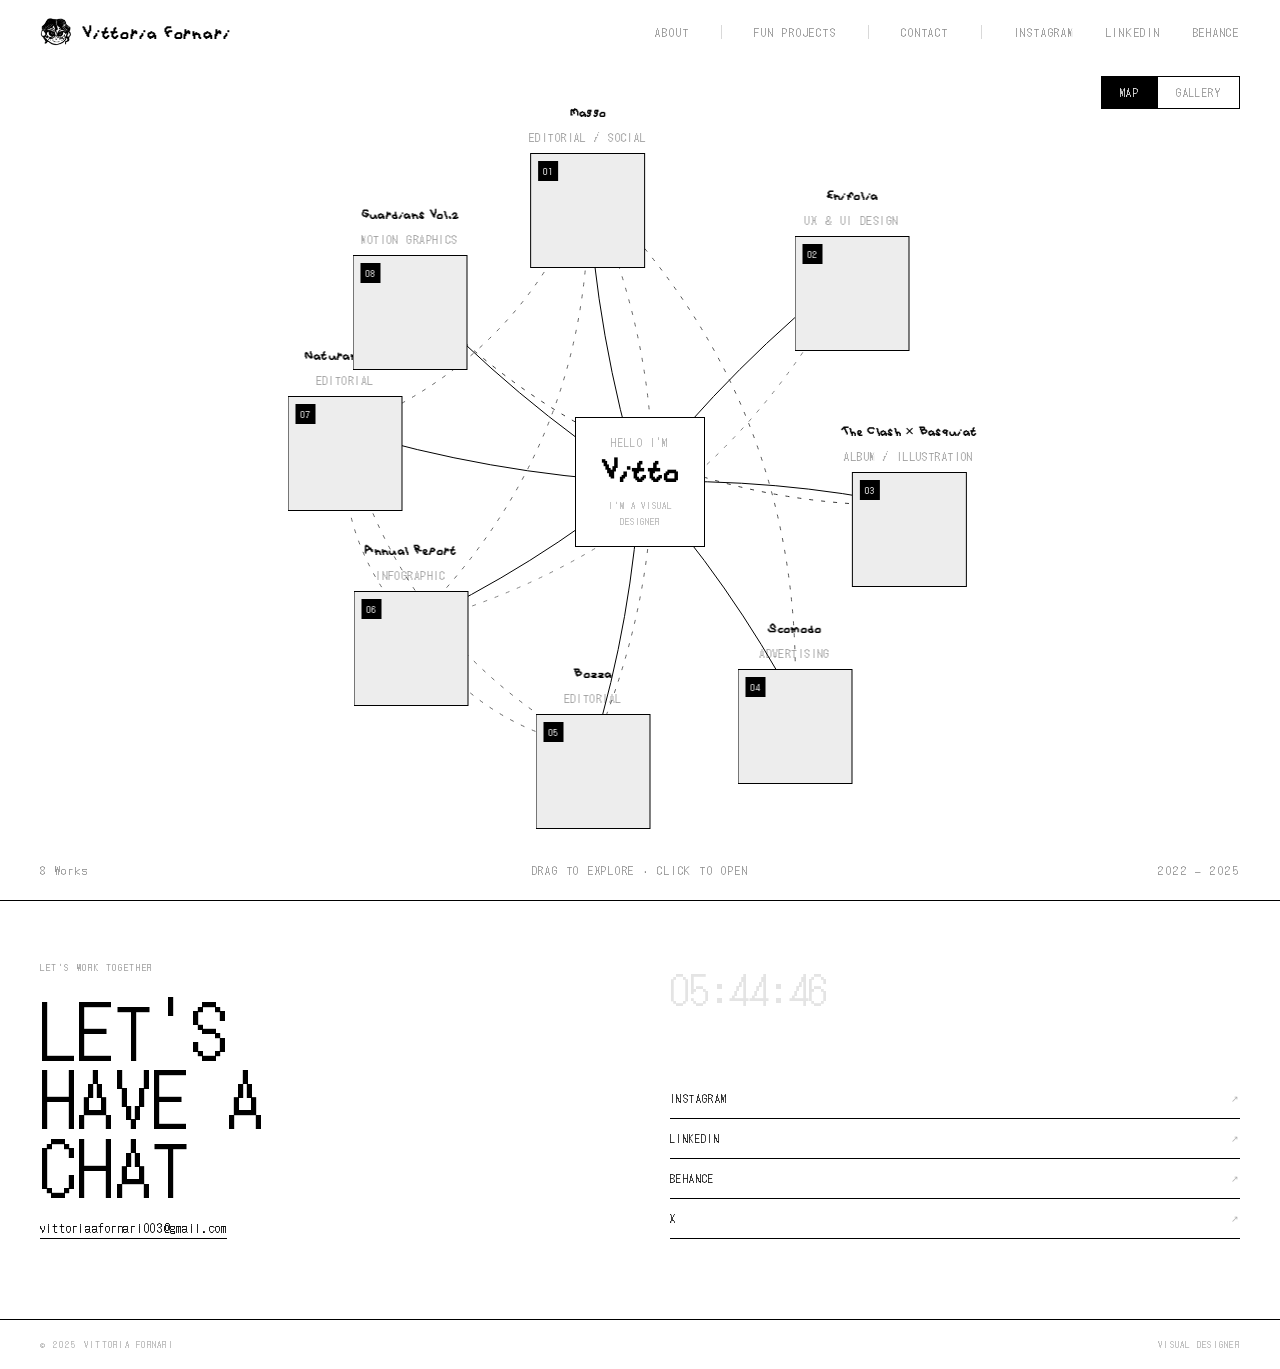
==== index.html @ 01ec5c12 "Add footer to homepage below the map (homepage now scrolls) Co-Authored-By: Claude Opus 4.8 <noreply" ====
<!DOCTYPE html>
<html lang="en">
<head>
  <meta charset="UTF-8" />
  <meta name="viewport" content="width=device-width, initial-scale=1.0" />
  <title>Vittoria Fornari — Portfolio</title>
  <meta name="description" content="Portfolio of Vittoria Fornari, Visual Designer. Editorial, UX/UI, illustration, motion and more." />
  <link rel="icon" type="image/png" href="assets/proj/logo.png" />
</head>
<body style="margin:0">

<link rel="preconnect" href="https://fonts.googleapis.com">
<link rel="preconnect" href="https://fonts.gstatic.com" crossorigin>
<link href="https://fonts.googleapis.com/css2?family=DotGothic16&display=swap" rel="stylesheet">

<style>
/* CHAOS16 with Silkscreen as mobile fallback */
@font-face {
  font-family: 'CHAOS16';
  src: url('fonts/chaos16.woff2') format('woff2');
  font-weight: normal;
  font-style: normal;
  font-display: swap;
}


* { margin:0; padding:0; box-sizing:border-box; }

/* single root fills the iframe fully */
#vr {
  position:relative;
  width:100%; height:100vh;
  overflow:hidden;
  background:#fff;
  font-family:'DotGothic16','DotGothic16 Placeholder',sans-serif;
  color:#000;
}

/* ── TICKER ── */
#vr-ticker {
  position:absolute; top:0; left:0; right:0; z-index:110;
  height:28px; background:#000; overflow:hidden;
  display:flex; align-items:center;
}
.vr-ticker-track {
  display:flex; align-items:center;
  white-space:nowrap;
  animation:vrTickerScroll 40s linear infinite;
}
.vr-ticker-track span {
  font-family:'DotGothic16',sans-serif;
  font-size:9px; letter-spacing:.18em; text-transform:uppercase;
  color:rgba(255,255,255,.75); padding:0 28px;
}
.vr-ticker-track .vr-dot {
  color:rgba(255,255,255,.3); font-size:6px; padding:0; letter-spacing:0;
}
@keyframes vrTickerScroll {
  from { transform:translateX(0); }
  to   { transform:translateX(-50%); }
}

/* ── HEADER ── */
#vr-hdr {
  position:absolute; top:0; left:0; right:0; z-index:100;
  height:64px; background:#fff;
  display:flex; align-items:center; justify-content:space-between;
  padding:0 40px;
}
.vr-hdr-left { display:flex; align-items:center; gap:10px; flex-shrink:0; }
.vr-hdr-logo { width:32px; height:32px; object-fit:contain; border-radius:50%; }
.vr-hdr-name {
  font-family:'CHAOS16',sans-serif;
  font-size:20px; letter-spacing:.04em; color:#000;
}
.vr-hdr-links { display:flex; align-items:center; gap:32px; }
.vr-hdr-links a {
  font-family:'DotGothic16',sans-serif;
  font-size:11px; letter-spacing:.16em; text-transform:uppercase;
  color:rgba(0,0,0,.45); text-decoration:none;
  transition:color .15s;
}
.vr-hdr-links a:hover { color:#000; }
.vr-hdr-div { width:1px; height:14px; background:rgba(0,0,0,.15); }

/* hamburger button — hidden on desktop */
#vr-burger {
  display:none;
  flex-direction:column; gap:5px;
  cursor:pointer; padding:4px; background:none; border:none;
  z-index:200;
}
#vr-burger span {
  display:block; width:22px; height:1.5px; background:#000;
  transition:transform .25s ease, opacity .25s ease;
}
#vr-burger.open span:nth-child(1) { transform:translateY(6.5px) rotate(45deg); }
#vr-burger.open span:nth-child(2) { opacity:0; }
#vr-burger.open span:nth-child(3) { transform:translateY(-6.5px) rotate(-45deg); }

/* mobile drawer */
#vr-drawer {
  display:none;
  position:absolute; top:64px; left:0; right:0;
  background:#fff; z-index:90;
  border-bottom:1px solid rgba(0,0,0,.08);
  padding:20px 40px 28px;
  flex-direction:column; gap:20px;
  transform:translateY(-8px); opacity:0;
  transition:transform .25s ease, opacity .25s ease;
}
#vr-drawer.open {
  display:flex; transform:translateY(0); opacity:1;
}
#vr-drawer a {
  font-family:'DotGothic16',sans-serif;
  font-size:13px; letter-spacing:.16em; text-transform:uppercase;
  color:rgba(0,0,0,.55); text-decoration:none;
  transition:color .15s;
}
#vr-drawer a:hover { color:#000; }

/* ── RESPONSIVE ── */
@media (max-width:680px) {
  #vr-hdr { padding:0 20px; }
  .vr-hdr-links { display:none; }
  #vr-burger { display:flex; }
  .vr-hdr-name { font-size:16px; }
  .vr-hdr-logo { width:26px; height:26px; }
  .vr-toggle { right:20px; top:72px; }
}

/* ── MAP CANVAS ── */
#vr-map {
  position:absolute; top:64px; left:0; right:0; bottom:0;
  z-index:1;
}
#vr-svg {
  position:absolute; inset:0; width:100%; height:100%;
  pointer-events:none; overflow:visible;
}

/* lines */
.vr-ln-main  { fill:none; stroke:#000; stroke-width:1; opacity:0; animation:vrLnIn .5s ease forwards; }
.vr-ln-cross { fill:none; stroke-width:.9; stroke-dasharray:4 8; opacity:0; animation:vrLnIn .5s ease forwards; }
.vr-ln-editorial { stroke:#555; }
.vr-ln-art        { stroke:#222; }
.vr-ln-structured { stroke:#777; }
.vr-ln-brand      { stroke:#444; }
@keyframes vrLnIn { from{opacity:0} to{opacity:1} }

/* nodes */
.vr-node {
  position:absolute; transform:translate(-50%,-50%);
  opacity:0; animation:vrPopIn .4s cubic-bezier(.34,1.56,.64,1) forwards;
  user-select:none;
}
@keyframes vrPopIn {
  from { opacity:0; transform:translate(-50%,-50%) scale(.35); }
  to   { opacity:1; transform:translate(-50%,-50%) scale(1); }
}

/* centre node */
#vr-nc { z-index:30; }
.vr-c-box {
  width:130px; height:130px; border:1.5px solid #000;
  display:flex; flex-direction:column; align-items:center; justify-content:center;
  background:#fff;
}
.vr-c-lbl { font-family:'DotGothic16',sans-serif; font-size:10px; letter-spacing:.14em; text-transform:uppercase; color:rgba(0,0,0,.35); margin-bottom:5px; }
.vr-c-nm  { font-family:'CHAOS16',sans-serif; font-size:36px; color:#000; line-height:1; }
.vr-c-sub { font-family:'DotGothic16',sans-serif; font-size:9px; letter-spacing:.1em; text-transform:uppercase; color:rgba(0,0,0,.30); margin-top:7px; text-align:center; line-height:1.7; }

/* project nodes */
.vr-node-p {
  display:flex; flex-direction:column;
  align-items:center; gap:8px;
  cursor:grab; z-index:20;
}
.vr-node-p.dragging { cursor:grabbing; z-index:50; }

.vr-iw {
  width:var(--sz,115px); height:var(--sz,115px);
  border:1px solid #000; overflow:hidden; position:relative;
  background:#e8e8e8; flex-shrink:0;
  transition:transform .18s ease;
}
.vr-iw img {
  width:100%; height:100%; object-fit:cover; display:block;
  pointer-events:none; transition:transform .22s ease;
}
.vr-iw .vr-overlay {
  position:absolute; inset:0; z-index:3;
  background:rgba(255,255,255,0.22);
  pointer-events:none; transition:background .2s ease;
}
.vr-node-p:hover .vr-iw .vr-overlay { background:rgba(255,255,255,0); }
.vr-iw-num {
  position:absolute; top:7px; left:7px; z-index:5;
  width:20px; height:20px; background:#000; color:#fff;
  font-family:'DotGothic16',sans-serif; font-size:9px;
  display:flex; align-items:center; justify-content:center;
  pointer-events:none;
}
.vr-node-p:hover .vr-iw     { transform:scale(1.06); }
.vr-node-p:hover .vr-iw img { transform:scale(1.04); }

.vr-n-title {
  font-family:'CHAOS16',sans-serif; font-size:var(--fsz,15px);
  color:#000; white-space:nowrap; max-width:180px;
  overflow:hidden; text-overflow:ellipsis;
  letter-spacing:.02em; line-height:1;
  pointer-events:none; transition:opacity .18s;
}
.vr-n-cat {
  font-family:'DotGothic16',sans-serif; font-size:var(--fszs,11px);
  letter-spacing:.13em; text-transform:uppercase;
  color:rgba(0,0,0,.42); white-space:nowrap; pointer-events:none;
}
.vr-node-p:hover .vr-n-title { opacity:.5; }

/* junction dot */
.vr-junc {
  position:absolute; width:7px; height:7px; background:#000;
  transform:translate(-50%,-50%); z-index:19; pointer-events:none;
  opacity:0; animation:vrPopIn .3s ease forwards;
}

/* tooltip */
#vr-tip {
  position:absolute; z-index:9999; width:220px;
  border:1px solid #000; background:#fff;
  pointer-events:none; opacity:0; transform:translateY(6px);
  transition:opacity .15s, transform .15s;
}
#vr-tip.show { opacity:1; transform:translateY(0); }
#vr-tip::before { content:''; position:absolute; top:-1px;    right:-1px; width:8px; height:8px; border:1.5px solid #000; border-left:none;  border-bottom:none; }
#vr-tip::after  { content:''; position:absolute; bottom:-1px; left:-1px;  width:8px; height:8px; border:1.5px solid #000; border-right:none; border-top:none; }
#vr-tip-img { width:100%; height:130px; object-fit:cover; display:block; border-bottom:1px solid #000; }
.vr-tb { padding:13px 15px 15px; }
.vr-tt { font-family:'CHAOS16',sans-serif; font-size:18px; color:#000; line-height:1.2; margin-bottom:4px; }
.vr-tc { font-family:'DotGothic16',sans-serif; font-size:9px; letter-spacing:.13em; text-transform:uppercase; color:rgba(0,0,0,.38); margin-bottom:12px; }
.vr-tl { font-family:'DotGothic16',sans-serif; font-size:9px; letter-spacing:.16em; text-transform:uppercase; color:#000; border-bottom:1px solid #000; padding-bottom:1px; }

/* footer */
.vr-ft-c { position:absolute; bottom:22px; left:50%; transform:translateX(-50%); font-family:'DotGothic16',sans-serif; font-size:11px; letter-spacing:.16em; text-transform:uppercase; color:rgba(0,0,0,.45); pointer-events:none; white-space:nowrap; opacity:0; animation:vrFadeIn 1s 2.8s forwards; }

/* ── VIEW TOGGLE ── */
.vr-toggle { position:absolute; top:76px; right:40px; z-index:60; display:flex; border:1px solid #000; background:#fff; }
.vr-toggle button { font-family:'DotGothic16',sans-serif; font-size:10px; letter-spacing:.14em; text-transform:uppercase; padding:8px 18px; background:none; border:none; cursor:pointer; color:rgba(0,0,0,.45); transition:background .15s,color .15s; }
.vr-toggle button + button { border-left:1px solid #000; }
.vr-toggle button.active { background:#000; color:#fff; }
.vr-toggle button:not(.active):hover { color:#000; }

/* ── GALLERY VIEW ── */
#vr-gallery { position:absolute; top:64px; left:0; right:0; bottom:0; z-index:5; overflow-y:auto; padding:72px 16px 90px; display:none; }
#vr.gallery #vr-map { display:none; }
#vr.gallery #vr-gallery { display:block; }
#vr.gallery .vr-ft-c { display:none; }
.vr-grid { columns:2; column-gap:20px; }
.wg-card { position:relative; overflow:hidden; border:1px solid #000; display:block; opacity:0; animation:wgUp .5s ease forwards; cursor:pointer; break-inside:avoid; margin-bottom:20px; }
.wg-card:nth-child(1){animation-delay:.04s}.wg-card:nth-child(2){animation-delay:.09s}.wg-card:nth-child(3){animation-delay:.14s}.wg-card:nth-child(4){animation-delay:.19s}.wg-card:nth-child(5){animation-delay:.24s}.wg-card:nth-child(6){animation-delay:.29s}.wg-card:nth-child(7){animation-delay:.34s}.wg-card:nth-child(8){animation-delay:.39s}
@keyframes wgUp { from{opacity:0;transform:translateY(16px)} to{opacity:1;transform:translateY(0)} }
.wg-img { width:100%; display:block; object-fit:cover; transition:filter .25s, transform .28s; filter:grayscale(12%); }
.wg-overlay { position:absolute; inset:0; z-index:2; background:rgba(255,255,255,.18); transition:background .25s; pointer-events:none; }
.wg-num { position:absolute; top:10px; left:10px; z-index:3; width:22px; height:22px; background:#000; color:#fff; font-size:8px; display:flex; align-items:center; justify-content:center; font-family:'DotGothic16',sans-serif; }
.wg-label { position:absolute; bottom:0; left:0; right:0; z-index:3; padding:12px 14px; background:rgba(255,255,255,.95); border-top:1px solid #000; display:flex; flex-direction:column; gap:4px; transform:translateY(100%); transition:transform .22s ease; }
.wg-lname { font-family:'DotGothic16',sans-serif; font-size:14px; color:#000; line-height:1; }
.wg-lcat { font-family:'DotGothic16',sans-serif; font-size:9px; letter-spacing:.14em; text-transform:uppercase; color:rgba(0,0,0,.45); }
.wg-larr { font-family:'DotGothic16',sans-serif; font-size:9px; letter-spacing:.14em; text-transform:uppercase; color:#000; border-bottom:1px solid #000; width:fit-content; padding-bottom:1px; margin-top:4px; }
.wg-card:hover .wg-img { filter:grayscale(0%); transform:scale(1.02); }
.wg-card:hover .wg-overlay { background:rgba(255,255,255,0); }
.wg-card:hover .wg-label { transform:translateY(0); }
@media(max-width:680px){ #vr-gallery{ padding:64px 14px 90px; } .vr-grid{ columns:1; } }
.vr-ft-r { position:absolute; bottom:22px; right:40px; font-family:'DotGothic16',sans-serif; font-size:11px; letter-spacing:.13em; color:rgba(0,0,0,.45); opacity:0; animation:vrFadeIn 1s 2.8s forwards; }
.vr-ft-l { position:absolute; bottom:22px; left:40px;  font-family:'DotGothic16',sans-serif; font-size:11px; letter-spacing:.13em; color:rgba(0,0,0,.45); opacity:0; animation:vrFadeIn 1s 2.8s forwards; }
@keyframes vrFadeIn { to { opacity:1; } }

/* ── SITE FOOTER ── */
.site-foot{width:100%;background:#fff;border-top:1px solid #000;font-family:'DotGothic16',sans-serif;color:#000;}
.ft-wrap{display:grid;grid-template-columns:1fr 1fr;padding:60px 40px 80px;gap:60px;}
.ft-cta{display:flex;flex-direction:column;gap:20px;}
.ft-eyebrow{font-size:9px;letter-spacing:.18em;text-transform:uppercase;opacity:.38;}
.ft-title{font-family:'DotGothic16',sans-serif;font-size:clamp(36px,6vw,72px);line-height:.95;letter-spacing:.02em;}
.ft-email{font-size:12px;letter-spacing:.06em;color:#000;text-decoration:none;border-bottom:1px solid #000;padding-bottom:2px;width:fit-content;transition:opacity .15s;}
.ft-email:hover{opacity:.45;}
.ft-right{display:flex;flex-direction:column;justify-content:space-between;gap:30px;}
.ft-clock{font-family:'DotGothic16',sans-serif;font-size:38px;letter-spacing:.02em;opacity:.1;}
.ft-links{display:flex;flex-direction:column;gap:0;}
.ft-link{font-size:10px;letter-spacing:.14em;text-transform:uppercase;color:#000;text-decoration:none;display:flex;align-items:center;justify-content:space-between;border-bottom:1px solid #000;padding:12px 0;transition:opacity .15s;}
.ft-link:hover{opacity:.45;}
.ft-link span{opacity:.3;font-size:9px;}
.ft-bottom{border-top:1px solid #000;padding:18px 40px;display:flex;align-items:center;justify-content:space-between;}
.ft-copy{font-size:9px;letter-spacing:.14em;text-transform:uppercase;opacity:.3;}
@media(max-width:680px){.ft-wrap{grid-template-columns:1fr;gap:40px;padding:40px 20px 60px;}.ft-title{font-size:36px;}.ft-clock{font-size:24px;}.ft-bottom{padding:16px 20px;flex-direction:column;gap:6px;align-items:flex-start;}.ft-email{font-size:10px;word-break:break-all;}.ft-link{font-size:10px;padding:14px 0;}.ft-eyebrow{font-size:8px;}}
@media(max-width:400px){.ft-wrap{padding:32px 16px 48px;}.ft-title{font-size:28px;}.ft-bottom{padding:14px 16px;}}
</style>

<div id="vr" style="position:relative;width:100%;height:100vh;overflow:hidden;background:#fff;font-family:'DotGothic16',sans-serif;color:#000;">

  <!-- header -->
  <header id="vr-hdr">
    <div class="vr-hdr-left">
      <img class="vr-hdr-logo" src="assets/proj/logo.png" alt="Vitto">
      <span class="vr-hdr-name">Vittoria Fornari</span>
    </div>
    <nav class="vr-hdr-links">
      <a href="index.html">About</a>
      <div class="vr-hdr-div"></div>
      <a href="index.html">Fun Projects</a>
      <div class="vr-hdr-div"></div>
      <a href="mailto:vittoriaafornari003@gmail.com">Contact</a>
      <div class="vr-hdr-div"></div>
      <a href="https://www.instagram.com/vitto_gd" target="_blank">Instagram</a>
      <a href="https://www.linkedin.com/in/vittoria-fornari-6405b0313" target="_blank">LinkedIn</a>
      <a href="https://www.behance.net/vittoriafornari2" target="_blank">Behance</a>
    </nav>
    <button id="vr-burger" aria-label="Menu">
      <span></span><span></span><span></span>
    </button>
  </header>

  <!-- mobile drawer -->
  <nav id="vr-drawer">
    <a href="index.html">About</a>
    <a href="index.html">Fun Projects</a>
    <a href="mailto:vittoriaafornari003@gmail.com">Contact</a>
    <a href="https://www.instagram.com/vitto_gd" target="_blank">Instagram</a>
    <a href="https://www.linkedin.com/in/vittoria-fornari-6405b0313" target="_blank">LinkedIn</a>
    <a href="https://www.behance.net/vittoriafornari2" target="_blank">Behance</a>
  </nav>

  <!-- map -->
  <div id="vr-map">
    <svg id="vr-svg"></svg>
    <div class="vr-node" id="vr-nc" style="animation-delay:.05s">
      <div class="vr-c-box">
        <span class="vr-c-lbl">Hello I'm</span>
        <span class="vr-c-nm">Vitto</span>
        <span class="vr-c-sub">I'm a Visual<br>Designer</span>
      </div>
    </div>
  </div>

  <!-- tooltip -->
  <div id="vr-tip">
    <img id="vr-tip-img" src="" alt="">
    <div class="vr-tb">
      <div class="vr-tt" id="vr-tip-t"></div>
      <div class="vr-tc" id="vr-tip-c"></div>
      <span class="vr-tl">Open project →</span>
    </div>
  </div>

  <!-- gallery view -->
  <div id="vr-gallery"><div class="vr-grid" id="vr-grid"></div></div>

  <!-- view toggle -->
  <div class="vr-toggle">
    <button type="button" data-view="map" class="active">Map</button>
    <button type="button" data-view="gallery">Gallery</button>
  </div>

  <div class="vr-ft-c">Drag to explore · click to open</div>
  <div class="vr-ft-r">2022 – 2025</div>
  <div class="vr-ft-l">8 Works</div>
</div>

<footer class="site-foot">
  <div class="ft-wrap">
    <div class="ft-cta">
      <span class="ft-eyebrow">Let's work together</span>
      <div class="ft-title">LET'S<br>HAVE A<br>CHAT</div>
      <a class="ft-email" href="mailto:vittoriaafornari003@gmail.com">vittoriaafornari003@gmail.com</a>
    </div>
    <div class="ft-right">
      <div class="ft-clock" id="ft-clock">00:00:00</div>
      <div class="ft-links">
        <a class="ft-link" href="https://www.instagram.com/vitto_gd" target="_blank" rel="noreferrer">Instagram<span>&#8599;</span></a>
        <a class="ft-link" href="https://www.linkedin.com/in/vittoria-fornari-6405b0313" target="_blank" rel="noreferrer">LinkedIn<span>&#8599;</span></a>
        <a class="ft-link" href="https://www.behance.net/vittoriafornari2" target="_blank" rel="noreferrer">Behance<span>&#8599;</span></a>
        <a class="ft-link" href="https://x.com/jeonvittoo" target="_blank" rel="noreferrer">X<span>&#8599;</span></a>
      </div>
    </div>
  </div>
  <div class="ft-bottom">
    <span class="ft-copy">&copy; 2025 Vittoria Fornari</span>
    <span class="ft-copy">Visual Designer</span>
  </div>
</footer>
<script>
(function(){function tick(){var el=document.getElementById('ft-clock');if(!el)return;el.textContent=new Date().toLocaleTimeString('it-IT',{timeZone:'Europe/Rome',hour:'2-digit',minute:'2-digit',second:'2-digit'});}tick();setInterval(tick,1000);})();
</script>

<script>
(function(){
const ROOT = document.getElementById('vr');
const MAP  = document.getElementById('vr-map');
const SVG  = document.getElementById('vr-svg');
const TIP  = document.getElementById('vr-tip');
const NC   = document.getElementById('vr-nc');

const PROJECTS = [
  { n:1, id:'maggo',        title:'Maggo',               cat:'Editorial / Social',   type:['editorial','brand'],      url:'projects/maggo.html',                            img:'assets/proj/maggo-cover.jpg', angle:-100 },
  { n:2, id:'enifolia',     title:'Enifolia',             cat:'UX & UI Design',       type:['structured'],             url:'projects/enifolia.html',                         img:'assets/proj/enifolia-cover.jpg',  angle:-45  },
  { n:3, id:'clash',        title:'The Clash × Basquiat', cat:'Album / Illustration', type:['art'],                    url:'projects/clash.html', img:'assets/proj/clash-cover.jpg', angle:5    },
  { n:4, id:'scomodo',      title:'Scomodo',              cat:'Advertising',          type:['brand'],                  url:'projects/scomodo.html',                          img:'assets/proj/scomodo-cover.jpg',angle:55   },
  { n:5, id:'bozza',        title:'Bozza',                cat:'Editorial',            type:['editorial'],              url:'projects/bozza.html',                            img:'assets/proj/bozza-cover.jpg', angle:100  },
  { n:6, id:'infographics', title:'Annual Report',        cat:'Infographic',          type:['structured','editorial'], url:'projects/annual-report.html',       img:'assets/proj/annual-report-cover.jpg', angle:148  },
  { n:7, id:'naturamatic',  title:'Naturamatic',          cat:'Editorial',            type:['editorial'],              url:'projects/naturamatic.html',                      img:'assets/proj/naturamatic-cover.jpg',  angle:-170 },
  { n:8, id:'guardians',    title:'Guardians Vol.2',      cat:'Motion Graphics',      type:['art'],                    url:'projects/guardians.html',          img:'assets/proj/guardians-cover.jpg', angle:-140 },
];

function buildCrossLinks() {
  const typeMap = {};
  PROJECTS.forEach(p => p.type.forEach(t => { if(!typeMap[t]) typeMap[t]=[]; typeMap[t].push(p.id); }));
  const seen = new Set(), links = [];
  Object.entries(typeMap).forEach(([type, ids]) => {
    for(let i=0;i<ids.length;i++) for(let j=i+1;j<ids.length;j++) {
      const key=[ids[i],ids[j]].sort().join('--');
      if(!seen.has(key)){ seen.add(key); links.push({a:ids[i],b:ids[j],type}); }
    }
  });
  return links;
}
const CROSS = buildCrossLinks();

function getScale()  { return Math.min(1, Math.min(MAP.offsetWidth, MAP.offsetHeight) / 700); }
function nodeSize()  { return Math.round(115 * getScale()); }
function titleSize() { return Math.max(11, Math.round(15 * getScale())); }
function catSize()   { return Math.max(9,  Math.round(11 * getScale())); }
function orbitRad()  {
  const sz = nodeSize();
  const minR = (sz * 1.5) / (2 * Math.sin(Math.PI / 8));
  const maxR = Math.min(300, MAP.offsetWidth * 0.36, MAP.offsetHeight * 0.40);
  return Math.max(minR, maxR);
}

const positions = {};
function defaultXY(p) {
  const a = p.angle * Math.PI / 180;
  const r = orbitRad() - (Math.sin(a) > 0 ? 30 : 0);
  return { x: MAP.offsetWidth/2 + r*Math.cos(a), y: MAP.offsetHeight/2 + r*Math.sin(a) };
}

const nodeEls={}, juncEls={}, lineEls={}, crossEls={};

function build() {
  SVG.innerHTML = '';
  MAP.querySelectorAll('.vr-node-p,.vr-junc').forEach(n => n.remove());
  SVG.setAttribute('viewBox', `0 0 ${MAP.offsetWidth} ${MAP.offsetHeight}`);
  const cx = MAP.offsetWidth/2, cy = MAP.offsetHeight/2;
  NC.style.left = `${cx}px`; NC.style.top = `${cy}px`;
  const sz=nodeSize(), ft=titleSize(), fc=catSize();

  PROJECTS.forEach((p,i) => {
    positions[p.id] = defaultXY(p);
    const path = document.createElementNS('http://www.w3.org/2000/svg','path');
    path.setAttribute('class','vr-ln-main');
    path.style.animationDelay = `${0.16+i*0.06}s`;
    SVG.appendChild(path); lineEls[p.id] = path;

    const junc = document.createElement('div');
    junc.className = 'vr-junc';
    junc.style.animationDelay = `${0.22+i*0.06}s`;
    MAP.appendChild(junc); juncEls[p.id] = junc;
  });

  CROSS.forEach((link,i) => {
    const path = document.createElementNS('http://www.w3.org/2000/svg','path');
    path.setAttribute('class',`vr-ln-cross vr-ln-${link.type}`);
    path.style.animationDelay = `${0.9+i*0.06}s`;
    SVG.appendChild(path); crossEls[`${link.a}--${link.b}`] = path;
  });

  PROJECTS.forEach((p,i) => {
    const node = document.createElement('div');
    node.className = 'vr-node vr-node-p';
    node.style.setProperty('--sz',   sz+'px');
    node.style.setProperty('--fsz',  ft+'px');
    node.style.setProperty('--fszs', fc+'px');
    node.style.animationDelay = `${0.22+i*0.06}s`;
    const cosA = Math.cos(p.angle*Math.PI/180);
    const align = Math.abs(cosA)>0.45?(cosA>0?'left':'right'):'center';
    node.style.flexDirection = 'column';
    node.innerHTML = `
      <div class="vr-n-title" style="text-align:${align}">${p.title}</div>
      <div class="vr-n-cat"   style="text-align:${align}">${p.cat}</div>
      <div class="vr-iw">
        <div class="vr-overlay"></div>
        <div class="vr-iw-num">${String(p.n).padStart(2,'0')}</div>
        <img src="${p.img}" alt="${p.title}" loading="lazy">
      </div>`;

    let startX=0, startY=0;
    const onDown=(cx,cy)=>{ startX=cx; startY=cy; hideTip(); startDrag(p.id,node,cx,cy); };
    node.addEventListener('mousedown',e=>{ if(e.button!==0)return; e.preventDefault(); onDown(e.clientX,e.clientY); });
    node.addEventListener('touchstart',e=>{ e.preventDefault(); onDown(e.touches[0].clientX,e.touches[0].clientY); },{passive:false});
    node.addEventListener('click',e=>{ const dx=e.clientX-startX,dy=e.clientY-startY; if(Math.sqrt(dx*dx+dy*dy)<6) window.location.href = p.url; });
    node.addEventListener('mouseenter',e=>{ if(!isDragging) showTip(p,e); });
    node.addEventListener('mouseleave',hideTip);
    node.addEventListener('mousemove',e=>{ if(!isDragging) moveTip(e); });
    MAP.appendChild(node); nodeEls[p.id]=node;
  });

  updatePositions();
}

function updatePositions() {
  const cx=MAP.offsetWidth/2, cy=MAP.offsetHeight/2;
  PROJECTS.forEach(p => {
    const {x,y}=positions[p.id];
    const node=nodeEls[p.id], junc=juncEls[p.id], line=lineEls[p.id];
    if(!node)return;
    node.style.left=`${x}px`; node.style.top=`${y}px`;
    junc.style.left=`${x}px`; junc.style.top=`${y}px`;
    const mx=(cx+x)/2+(y-cy)*0.06, my=(cy+y)/2-(x-cx)*0.06;
    line.setAttribute('d',`M${cx.toFixed(1)},${cy.toFixed(1)} Q${mx.toFixed(1)},${my.toFixed(1)} ${x.toFixed(1)},${y.toFixed(1)}`);
  });
  CROSS.forEach(link => {
    const a=positions[link.a], b=positions[link.b], path=crossEls[`${link.a}--${link.b}`];
    if(!a||!b||!path)return;
    const mx=(a.x+b.x)/2+(b.y-a.y)*0.22, my=(a.y+b.y)/2-(b.x-a.x)*0.22;
    path.setAttribute('d',`M${a.x.toFixed(1)},${a.y.toFixed(1)} Q${mx.toFixed(1)},${my.toFixed(1)} ${b.x.toFixed(1)},${b.y.toFixed(1)}`);
  });
}

let isDragging=false, dragId=null, dragNode=null, dragOffX=0, dragOffY=0, rafId=null;
function startDrag(id,node,cx,cy){
  isDragging=true; dragId=id; dragNode=node; node.classList.add('dragging');
  const rect=MAP.getBoundingClientRect(), pos=positions[id];
  dragOffX=cx-rect.left-pos.x; dragOffY=cy-rect.top-pos.y;
}
function onMove(cx,cy){
  if(!isDragging)return;
  const rect=MAP.getBoundingClientRect(), sz=nodeSize()/2;
  positions[dragId]={
    x:Math.max(sz,Math.min(MAP.offsetWidth-sz,  cx-rect.left-dragOffX)),
    y:Math.max(sz,Math.min(MAP.offsetHeight-sz, cy-rect.top-dragOffY)),
  };
  if(!rafId) rafId=requestAnimationFrame(()=>{ updatePositions(); rafId=null; });
}
function endDrag(){
  if(!isDragging)return;
  dragNode.classList.remove('dragging');
  isDragging=false; dragId=null; dragNode=null;
  cancelAnimationFrame(rafId); rafId=null; updatePositions();
}
document.addEventListener('mousemove',e=>onMove(e.clientX,e.clientY));
document.addEventListener('mouseup',endDrag);
document.addEventListener('touchmove',e=>{ if(!isDragging)return; e.preventDefault(); onMove(e.touches[0].clientX,e.touches[0].clientY); },{passive:false});
document.addEventListener('touchend',endDrag);

function showTip(p,e){
  document.getElementById('vr-tip-img').src=p.img;
  document.getElementById('vr-tip-t').textContent=p.title;
  document.getElementById('vr-tip-c').textContent=p.cat;
  moveTip(e); TIP.classList.add('show');
}
function moveTip(e){
  const rootRect=ROOT.getBoundingClientRect();
  const x=e.clientX-rootRect.left+24, y=e.clientY-rootRect.top-100;
  TIP.style.left=`${Math.min(x,ROOT.offsetWidth-228)}px`;
  TIP.style.top=`${Math.max(8,y)}px`;
}
function hideTip(){ TIP.classList.remove('show'); }

// burger menu
const burger  = document.getElementById('vr-burger');
const drawer  = document.getElementById('vr-drawer');
burger.addEventListener('click', () => {
  burger.classList.toggle('open');
  drawer.classList.toggle('open');
});
// close drawer when any link clicked
drawer.querySelectorAll('a').forEach(a => a.addEventListener('click', () => {
  burger.classList.remove('open');
  drawer.classList.remove('open');
}));

// ---- gallery view + map/gallery toggle ----
const GRID = document.getElementById('vr-grid');
const AR = { maggo:'3/4', enifolia:'1/1', clash:'1/1', scomodo:'3/4', bozza:'1/1', infographics:'1/1', naturamatic:'3/4', guardians:'16/9' };
PROJECTS.forEach(p => {
  const a = document.createElement('a');
  a.className = 'wg-card'; a.href = p.url;
  a.innerHTML = `
    <div class="wg-overlay"></div>
    <div class="wg-num">${String(p.n).padStart(2,'0')}</div>
    <img class="wg-img" src="${p.img}" alt="${p.title}" loading="lazy" style="aspect-ratio:${AR[p.id]||'1/1'}" onerror="this.closest('.wg-card').remove()">
    <div class="wg-label">
      <span class="wg-lname">${p.title}</span>
      <span class="wg-lcat">${p.cat}</span>
      <span class="wg-larr">View project →</span>
    </div>`;
  GRID.appendChild(a);
});

const togBtns = document.querySelectorAll('.vr-toggle button');
function setView(v) {
  ROOT.classList.toggle('gallery', v === 'gallery');
  togBtns.forEach(b => b.classList.toggle('active', b.dataset.view === v));
  try { localStorage.setItem('vf-view', v); } catch(e) {}
  if (v === 'map') build();
}
togBtns.forEach(b => b.addEventListener('click', () => setView(b.dataset.view)));

let saved = 'map';
try { saved = localStorage.getItem('vf-view') || 'map'; } catch(e) {}

build();
setView(saved);
window.addEventListener('resize', () => { if (!ROOT.classList.contains('gallery')) build(); });
})();
</script>

</body>
</html>
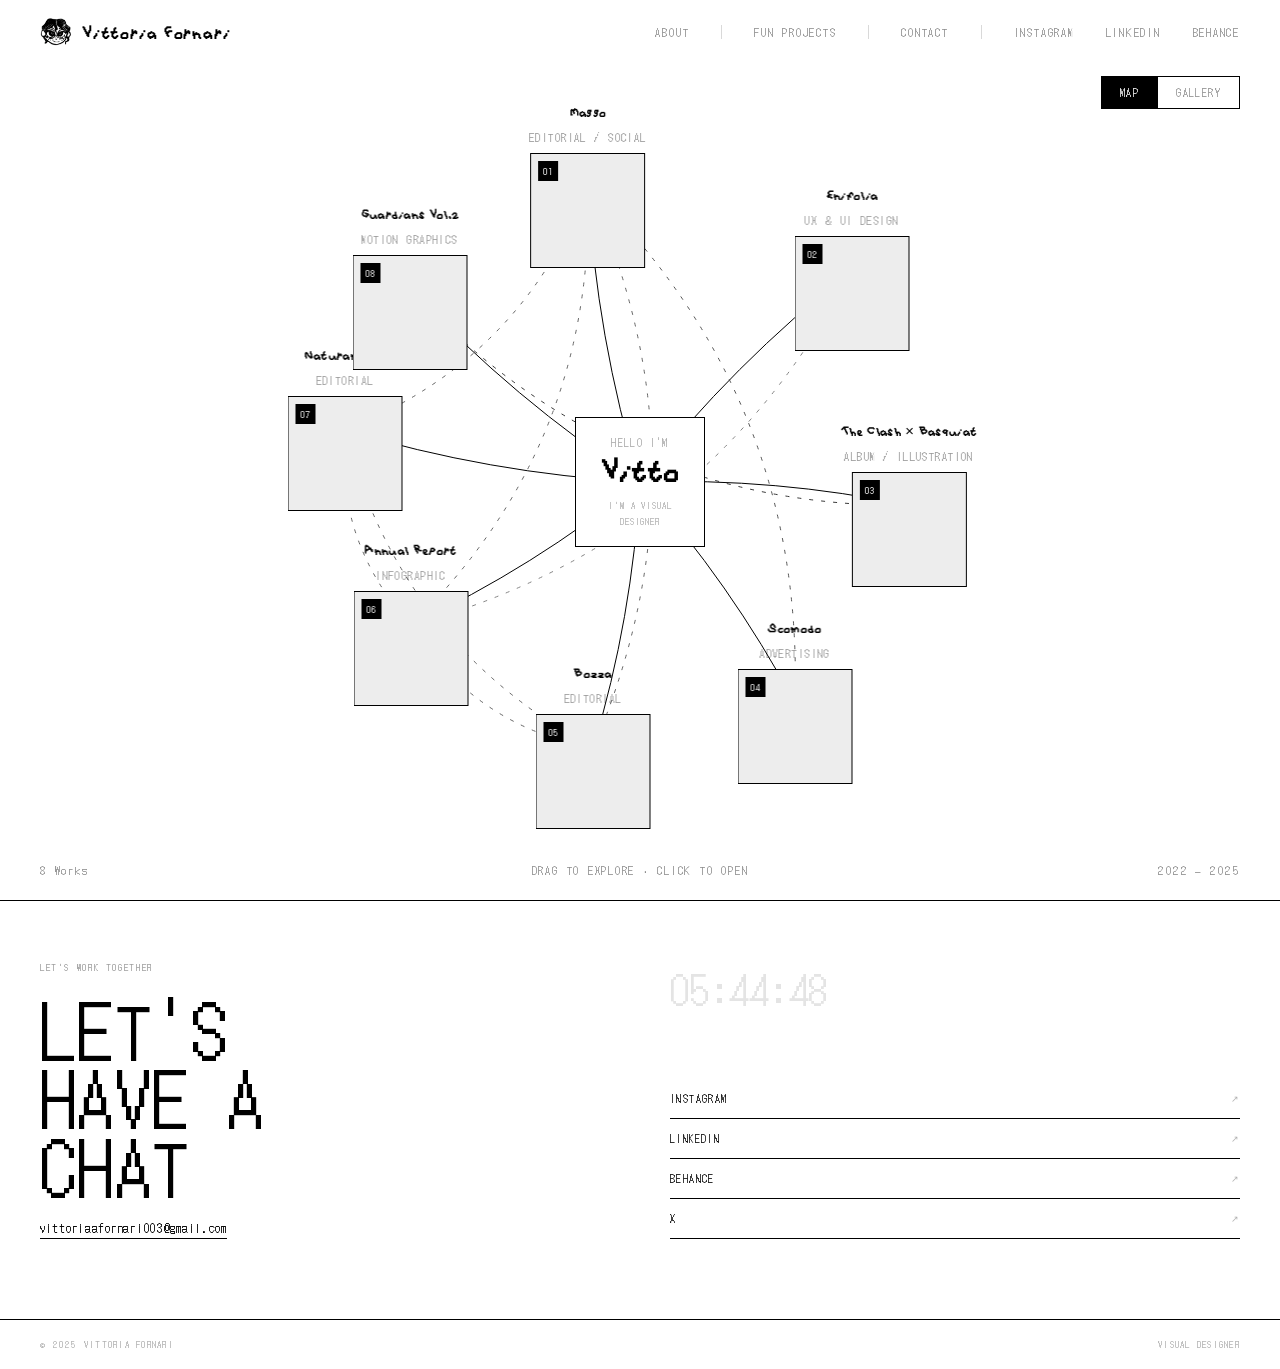
==== commit b270c085: "Add About page and Fun Projects map (constellation + lightbox); wire nav Co-Authored-By: Claude Opus" ====
--- a/index.html
+++ b/index.html
@@ -305,9 +305,9 @@
       <span class="vr-hdr-name">Vittoria Fornari</span>
     </div>
     <nav class="vr-hdr-links">
-      <a href="index.html">About</a>
+      <a href="aboutme.html">About</a>
       <div class="vr-hdr-div"></div>
-      <a href="index.html">Fun Projects</a>
+      <a href="funprojects.html">Fun Projects</a>
       <div class="vr-hdr-div"></div>
       <a href="mailto:vittoriaafornari003@gmail.com">Contact</a>
       <div class="vr-hdr-div"></div>
@@ -322,8 +322,8 @@
 
   <!-- mobile drawer -->
   <nav id="vr-drawer">
-    <a href="index.html">About</a>
-    <a href="index.html">Fun Projects</a>
+    <a href="aboutme.html">About</a>
+    <a href="funprojects.html">Fun Projects</a>
     <a href="mailto:vittoriaafornari003@gmail.com">Contact</a>
     <a href="https://www.instagram.com/vitto_gd" target="_blank">Instagram</a>
     <a href="https://www.linkedin.com/in/vittoria-fornari-6405b0313" target="_blank">LinkedIn</a>
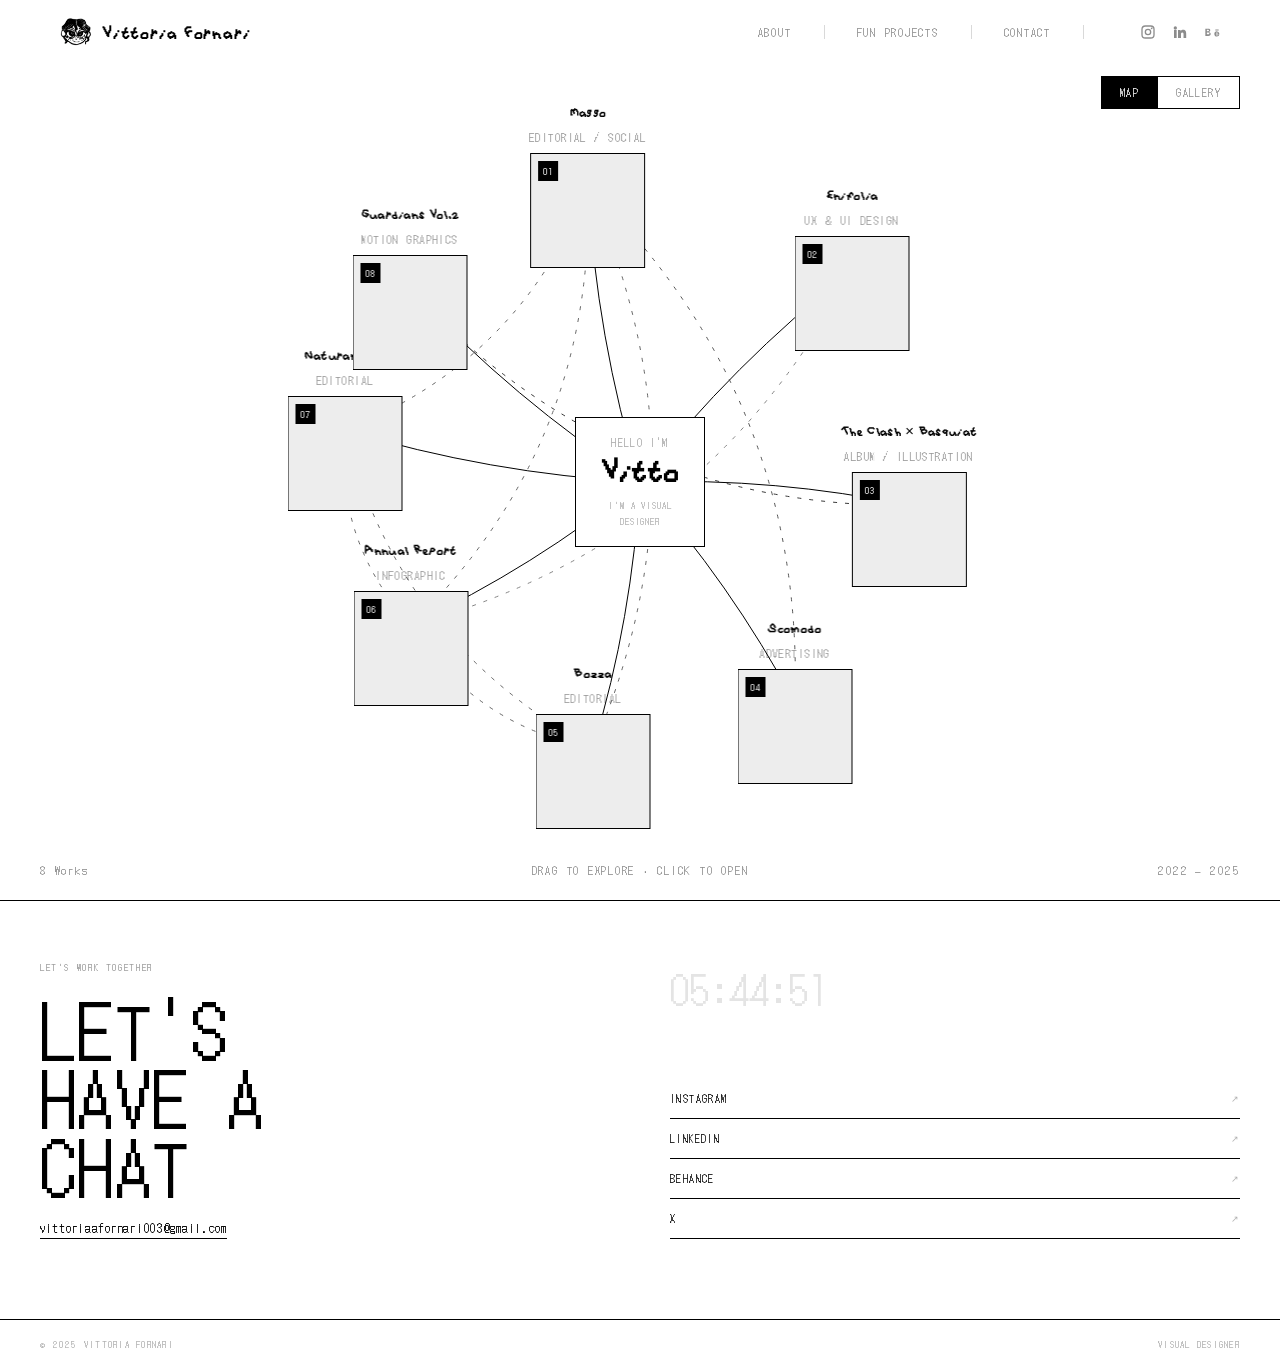
==== commit fd40fe45: "Nav socials as icons + bigger gutter; keep fun-map nodes visible without images Co-Authored-By: Clau" ====
--- a/index.html
+++ b/index.html
@@ -65,7 +65,7 @@
   position:absolute; top:0; left:0; right:0; z-index:100;
   height:64px; background:#fff;
   display:flex; align-items:center; justify-content:space-between;
-  padding:0 40px;
+  padding:0 60px;
 }
 .vr-hdr-left { display:flex; align-items:center; gap:10px; flex-shrink:0; }
 .vr-hdr-logo { width:32px; height:32px; object-fit:contain; border-radius:50%; }
@@ -294,6 +294,11 @@
 .ft-copy{font-size:9px;letter-spacing:.14em;text-transform:uppercase;opacity:.3;}
 @media(max-width:680px){.ft-wrap{grid-template-columns:1fr;gap:40px;padding:40px 20px 60px;}.ft-title{font-size:36px;}.ft-clock{font-size:24px;}.ft-bottom{padding:16px 20px;flex-direction:column;gap:6px;align-items:flex-start;}.ft-email{font-size:10px;word-break:break-all;}.ft-link{font-size:10px;padding:14px 0;}.ft-eyebrow{font-size:8px;}}
 @media(max-width:400px){.ft-wrap{padding:32px 16px 48px;}.ft-title{font-size:28px;}.ft-bottom{padding:14px 16px;}}
+
+.nav-soc{display:inline-flex;align-items:center;gap:16px;margin-left:24px;}
+.nav-ico{display:inline-flex;align-items:center;color:rgba(0,0,0,.5);transition:color .15s;}
+.nav-ico:hover{color:#000;}
+.nav-ico svg{width:16px;height:16px;display:block;}
 </style>
 
 <div id="vr" style="position:relative;width:100%;height:100vh;overflow:hidden;background:#fff;font-family:'DotGothic16',sans-serif;color:#000;">
@@ -311,9 +316,7 @@
       <div class="vr-hdr-div"></div>
       <a href="mailto:vittoriaafornari003@gmail.com">Contact</a>
       <div class="vr-hdr-div"></div>
-      <a href="https://www.instagram.com/vitto_gd" target="_blank">Instagram</a>
-      <a href="https://www.linkedin.com/in/vittoria-fornari-6405b0313" target="_blank">LinkedIn</a>
-      <a href="https://www.behance.net/vittoriafornari2" target="_blank">Behance</a>
+      <span class="nav-soc"><a href="https://www.instagram.com/vitto_gd" target="_blank" rel="noreferrer" class="nav-ico" aria-label="Instagram"><svg viewBox="0 0 24 24" fill="none" stroke="currentColor" stroke-width="2"><rect x="3" y="3" width="18" height="18" rx="5"/><circle cx="12" cy="12" r="4"/><circle cx="17.5" cy="6.5" r="1.3" fill="currentColor" stroke="none"/></svg></a><a href="https://www.linkedin.com/in/vittoria-fornari-6405b0313" target="_blank" rel="noreferrer" class="nav-ico" aria-label="LinkedIn"><svg viewBox="0 0 24 24" fill="currentColor"><path d="M4.98 3.5a2.5 2.5 0 100 5 2.5 2.5 0 000-5zM3 9h4v12H3zM9 9h3.8v1.7h.1c.5-.9 1.8-1.9 3.7-1.9 4 0 4.7 2.6 4.7 6V21h-4v-5.3c0-1.3 0-2.9-1.8-2.9s-2 1.4-2 2.8V21H9z"/></svg></a><a href="https://www.behance.net/vittoriafornari2" target="_blank" rel="noreferrer" class="nav-ico" aria-label="Behance"><svg viewBox="0 0 24 24" fill="currentColor"><path d="M8.2 11.3c.8-.4 1.2-1 1.2-1.9 0-1.8-1.3-2.4-3-2.4H2v10.9h4.6c1.8 0 3.5-.9 3.5-2.9 0-1.2-.6-2.1-1.9-2.4zM4.3 8.7h1.9c.7 0 1.3.2 1.3 1s-.5 1.1-1.3 1.1H4.3zm2.1 6.8H4.3v-2.6h2.2c.9 0 1.5.4 1.5 1.3 0 .9-.7 1.3-1.6 1.3zM22 9.6h-5V8.4h5zM19.4 11c-2.3 0-3.9 1.6-3.9 3.9s1.5 3.9 3.9 3.9c1.8 0 3-.8 3.5-2.5h-1.9c-.2.6-.8.9-1.5.9-1 0-1.6-.6-1.7-1.6H23c.2-2.4-1-4.5-3.6-4.5zm-1.6 3.1c.1-.9.6-1.5 1.6-1.5.9 0 1.4.6 1.5 1.5z"/></svg></a></span>
     </nav>
     <button id="vr-burger" aria-label="Menu">
       <span></span><span></span><span></span>
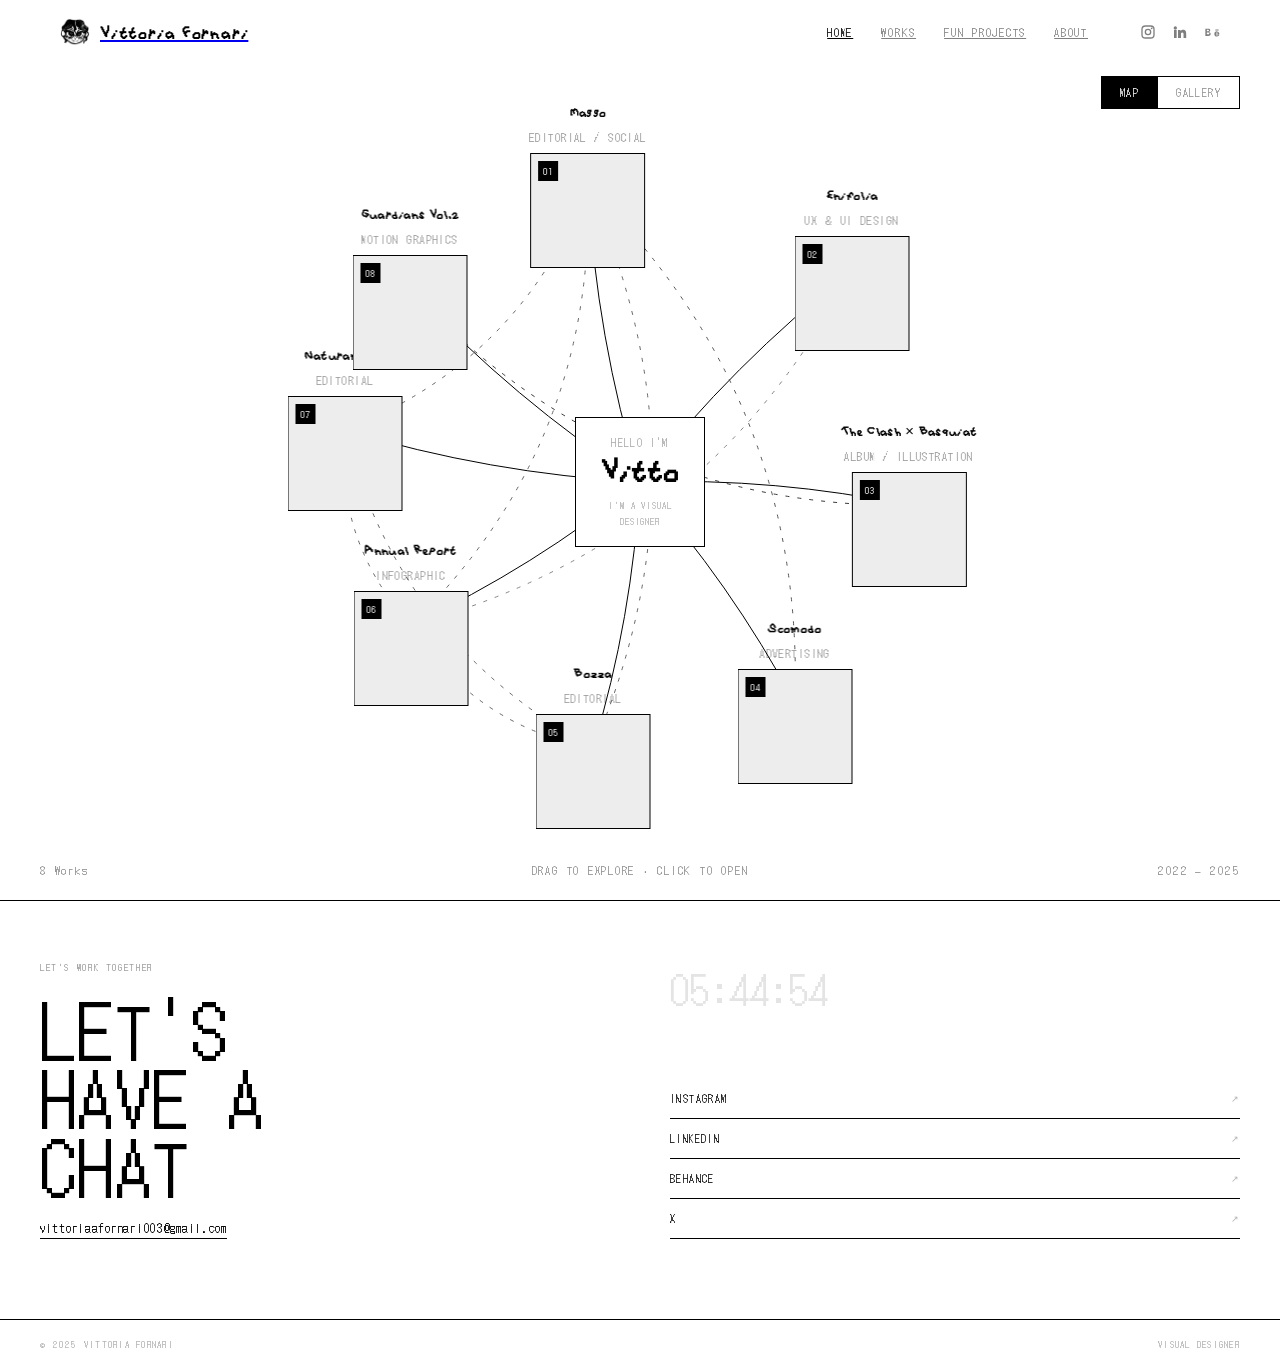
==== commit 2d49c53d: "Unify navbar across all pages (same links, styling, mobile drawer) Co-Authored-By: Claude Opus 4.8 <" ====
--- a/index.html
+++ b/index.html
@@ -299,39 +299,37 @@
 .nav-ico{display:inline-flex;align-items:center;color:rgba(0,0,0,.5);transition:color .15s;}
 .nav-ico:hover{color:#000;}
 .nav-ico svg{width:16px;height:16px;display:block;}
+
+/* ===== UNIFIED NAVBAR ===== */
+.snav{position:sticky;top:0;z-index:80;display:flex;align-items:center;justify-content:space-between;height:64px;padding:0 60px;background:#fff;border-bottom:1px solid rgba(0,0,0,.08);}
+.snav.hero{position:absolute;left:0;right:0;border-bottom:none;}
+.snav-brand{display:flex;align-items:center;gap:10px;flex-shrink:0;}
+.snav-brand img{width:30px;height:30px;border-radius:50%;object-fit:cover;}
+.snav-brand span{font-family:'CHAOS16',sans-serif;font-size:20px;letter-spacing:.04em;color:#000;}
+.snav-menu{display:flex;align-items:center;gap:28px;}
+.snav-menu>a{font-family:'DotGothic16',sans-serif;font-size:11px;letter-spacing:.16em;text-transform:uppercase;color:rgba(0,0,0,.5);transition:color .15s;}
+.snav-menu>a:hover,.snav-menu>a.active{color:#000;}
+.snav-soc{display:inline-flex;align-items:center;gap:16px;margin-left:24px;}
+.snav-ico{display:inline-flex;align-items:center;color:rgba(0,0,0,.5);transition:color .15s;}
+.snav-ico:hover{color:#000;}
+.snav-ico svg{width:16px;height:16px;display:block;}
+.snav-burger{display:none;flex-direction:column;gap:5px;cursor:pointer;padding:4px;background:none;border:none;z-index:90;}
+.snav-burger span{display:block;width:22px;height:1.5px;background:#000;transition:transform .25s,opacity .25s;}
+.snav-burger.open span:nth-child(1){transform:translateY(6.5px) rotate(45deg);}
+.snav-burger.open span:nth-child(2){opacity:0;}
+.snav-burger.open span:nth-child(3){transform:translateY(-6.5px) rotate(-45deg);}
+.snav-drawer{display:none;position:absolute;top:64px;left:0;right:0;background:#fff;z-index:70;border-bottom:1px solid rgba(0,0,0,.08);padding:20px 60px 28px;flex-direction:column;gap:16px;}
+.snav-drawer.open{display:flex;}
+.snav-drawer>a{font-family:'DotGothic16',sans-serif;font-size:13px;letter-spacing:.16em;text-transform:uppercase;color:rgba(0,0,0,.55);}
+.snav-drawer>a:hover,.snav-drawer>a.active{color:#000;}
+.snav-drawer .snav-soc{margin-left:0;gap:20px;}
+@media(max-width:680px){.snav{padding:0 20px;}.snav-menu{display:none;}.snav-burger{display:flex;}.snav-brand span{font-size:16px;}.snav-drawer{padding:20px 20px 28px;}}
 </style>
 
 <div id="vr" style="position:relative;width:100%;height:100vh;overflow:hidden;background:#fff;font-family:'DotGothic16',sans-serif;color:#000;">
 
   <!-- header -->
-  <header id="vr-hdr">
-    <div class="vr-hdr-left">
-      <img class="vr-hdr-logo" src="assets/proj/logo.png" alt="Vitto">
-      <span class="vr-hdr-name">Vittoria Fornari</span>
-    </div>
-    <nav class="vr-hdr-links">
-      <a href="aboutme.html">About</a>
-      <div class="vr-hdr-div"></div>
-      <a href="funprojects.html">Fun Projects</a>
-      <div class="vr-hdr-div"></div>
-      <a href="mailto:vittoriaafornari003@gmail.com">Contact</a>
-      <div class="vr-hdr-div"></div>
-      <span class="nav-soc"><a href="https://www.instagram.com/vitto_gd" target="_blank" rel="noreferrer" class="nav-ico" aria-label="Instagram"><svg viewBox="0 0 24 24" fill="none" stroke="currentColor" stroke-width="2"><rect x="3" y="3" width="18" height="18" rx="5"/><circle cx="12" cy="12" r="4"/><circle cx="17.5" cy="6.5" r="1.3" fill="currentColor" stroke="none"/></svg></a><a href="https://www.linkedin.com/in/vittoria-fornari-6405b0313" target="_blank" rel="noreferrer" class="nav-ico" aria-label="LinkedIn"><svg viewBox="0 0 24 24" fill="currentColor"><path d="M4.98 3.5a2.5 2.5 0 100 5 2.5 2.5 0 000-5zM3 9h4v12H3zM9 9h3.8v1.7h.1c.5-.9 1.8-1.9 3.7-1.9 4 0 4.7 2.6 4.7 6V21h-4v-5.3c0-1.3 0-2.9-1.8-2.9s-2 1.4-2 2.8V21H9z"/></svg></a><a href="https://www.behance.net/vittoriafornari2" target="_blank" rel="noreferrer" class="nav-ico" aria-label="Behance"><svg viewBox="0 0 24 24" fill="currentColor"><path d="M8.2 11.3c.8-.4 1.2-1 1.2-1.9 0-1.8-1.3-2.4-3-2.4H2v10.9h4.6c1.8 0 3.5-.9 3.5-2.9 0-1.2-.6-2.1-1.9-2.4zM4.3 8.7h1.9c.7 0 1.3.2 1.3 1s-.5 1.1-1.3 1.1H4.3zm2.1 6.8H4.3v-2.6h2.2c.9 0 1.5.4 1.5 1.3 0 .9-.7 1.3-1.6 1.3zM22 9.6h-5V8.4h5zM19.4 11c-2.3 0-3.9 1.6-3.9 3.9s1.5 3.9 3.9 3.9c1.8 0 3-.8 3.5-2.5h-1.9c-.2.6-.8.9-1.5.9-1 0-1.6-.6-1.7-1.6H23c.2-2.4-1-4.5-3.6-4.5zm-1.6 3.1c.1-.9.6-1.5 1.6-1.5.9 0 1.4.6 1.5 1.5z"/></svg></a></span>
-    </nav>
-    <button id="vr-burger" aria-label="Menu">
-      <span></span><span></span><span></span>
-    </button>
-  </header>
-
-  <!-- mobile drawer -->
-  <nav id="vr-drawer">
-    <a href="aboutme.html">About</a>
-    <a href="funprojects.html">Fun Projects</a>
-    <a href="mailto:vittoriaafornari003@gmail.com">Contact</a>
-    <a href="https://www.instagram.com/vitto_gd" target="_blank">Instagram</a>
-    <a href="https://www.linkedin.com/in/vittoria-fornari-6405b0313" target="_blank">LinkedIn</a>
-    <a href="https://www.behance.net/vittoriafornari2" target="_blank">Behance</a>
-  </nav>
+  <header class="snav hero"><a class="snav-brand" href="index.html"><img src="assets/proj/logo.png" alt="Vitto"><span>Vittoria Fornari</span></a><nav class="snav-menu"><a href="index.html" class="active">Home</a><a href="index.html">Works</a><a href="funprojects.html">Fun Projects</a><a href="aboutme.html">About</a><span class="snav-soc"><a class="snav-ico" target="_blank" rel="noreferrer" aria-label="Instagram" href="https://www.instagram.com/vitto_gd"><svg viewBox="0 0 24 24" fill="none" stroke="currentColor" stroke-width="2"><rect x="3" y="3" width="18" height="18" rx="5"/><circle cx="12" cy="12" r="4"/><circle cx="17.5" cy="6.5" r="1.3" fill="currentColor" stroke="none"/></svg></a><a class="snav-ico" target="_blank" rel="noreferrer" aria-label="LinkedIn" href="https://www.linkedin.com/in/vittoria-fornari-6405b0313"><svg viewBox="0 0 24 24" fill="currentColor"><path d="M4.98 3.5a2.5 2.5 0 100 5 2.5 2.5 0 000-5zM3 9h4v12H3zM9 9h3.8v1.7h.1c.5-.9 1.8-1.9 3.7-1.9 4 0 4.7 2.6 4.7 6V21h-4v-5.3c0-1.3 0-2.9-1.8-2.9s-2 1.4-2 2.8V21H9z"/></svg></a><a class="snav-ico" target="_blank" rel="noreferrer" aria-label="Behance" href="https://www.behance.net/vittoriafornari2"><svg viewBox="0 0 24 24" fill="currentColor"><path d="M8.2 11.3c.8-.4 1.2-1 1.2-1.9 0-1.8-1.3-2.4-3-2.4H2v10.9h4.6c1.8 0 3.5-.9 3.5-2.9 0-1.2-.6-2.1-1.9-2.4zM4.3 8.7h1.9c.7 0 1.3.2 1.3 1s-.5 1.1-1.3 1.1H4.3zm2.1 6.8H4.3v-2.6h2.2c.9 0 1.5.4 1.5 1.3 0 .9-.7 1.3-1.6 1.3zM22 9.6h-5V8.4h5zM19.4 11c-2.3 0-3.9 1.6-3.9 3.9s1.5 3.9 3.9 3.9c1.8 0 3-.8 3.5-2.5h-1.9c-.2.6-.8.9-1.5.9-1 0-1.6-.6-1.7-1.6H23c.2-2.4-1-4.5-3.6-4.5zm-1.6 3.1c.1-.9.6-1.5 1.6-1.5.9 0 1.4.6 1.5 1.5z"/></svg></a></span></nav><button class="snav-burger" aria-label="Menu"><span></span><span></span><span></span></button><nav class="snav-drawer"><a href="index.html" class="active">Home</a><a href="index.html">Works</a><a href="funprojects.html">Fun Projects</a><a href="aboutme.html">About</a><span class="snav-soc"><a class="snav-ico" target="_blank" rel="noreferrer" aria-label="Instagram" href="https://www.instagram.com/vitto_gd"><svg viewBox="0 0 24 24" fill="none" stroke="currentColor" stroke-width="2"><rect x="3" y="3" width="18" height="18" rx="5"/><circle cx="12" cy="12" r="4"/><circle cx="17.5" cy="6.5" r="1.3" fill="currentColor" stroke="none"/></svg></a><a class="snav-ico" target="_blank" rel="noreferrer" aria-label="LinkedIn" href="https://www.linkedin.com/in/vittoria-fornari-6405b0313"><svg viewBox="0 0 24 24" fill="currentColor"><path d="M4.98 3.5a2.5 2.5 0 100 5 2.5 2.5 0 000-5zM3 9h4v12H3zM9 9h3.8v1.7h.1c.5-.9 1.8-1.9 3.7-1.9 4 0 4.7 2.6 4.7 6V21h-4v-5.3c0-1.3 0-2.9-1.8-2.9s-2 1.4-2 2.8V21H9z"/></svg></a><a class="snav-ico" target="_blank" rel="noreferrer" aria-label="Behance" href="https://www.behance.net/vittoriafornari2"><svg viewBox="0 0 24 24" fill="currentColor"><path d="M8.2 11.3c.8-.4 1.2-1 1.2-1.9 0-1.8-1.3-2.4-3-2.4H2v10.9h4.6c1.8 0 3.5-.9 3.5-2.9 0-1.2-.6-2.1-1.9-2.4zM4.3 8.7h1.9c.7 0 1.3.2 1.3 1s-.5 1.1-1.3 1.1H4.3zm2.1 6.8H4.3v-2.6h2.2c.9 0 1.5.4 1.5 1.3 0 .9-.7 1.3-1.6 1.3zM22 9.6h-5V8.4h5zM19.4 11c-2.3 0-3.9 1.6-3.9 3.9s1.5 3.9 3.9 3.9c1.8 0 3-.8 3.5-2.5h-1.9c-.2.6-.8.9-1.5.9-1 0-1.6-.6-1.7-1.6H23c.2-2.4-1-4.5-3.6-4.5zm-1.6 3.1c.1-.9.6-1.5 1.6-1.5.9 0 1.4.6 1.5 1.5z"/></svg></a></span></nav></header>
 
   <!-- map -->
   <div id="vr-map">
@@ -568,18 +566,7 @@
 }
 function hideTip(){ TIP.classList.remove('show'); }
 
-// burger menu
-const burger  = document.getElementById('vr-burger');
-const drawer  = document.getElementById('vr-drawer');
-burger.addEventListener('click', () => {
-  burger.classList.toggle('open');
-  drawer.classList.toggle('open');
-});
-// close drawer when any link clicked
-drawer.querySelectorAll('a').forEach(a => a.addEventListener('click', () => {
-  burger.classList.remove('open');
-  drawer.classList.remove('open');
-}));
+// (navbar handled by shared snav script)
 
 // ---- gallery view + map/gallery toggle ----
 const GRID = document.getElementById('vr-grid');
@@ -617,5 +604,7 @@
 })();
 </script>
 
+
+<script>(function(){var b=document.querySelector(".snav-burger"),d=document.querySelector(".snav-drawer");if(b&&d){b.addEventListener("click",function(){b.classList.toggle("open");d.classList.toggle("open");});d.querySelectorAll("a").forEach(function(a){a.addEventListener("click",function(){b.classList.remove("open");d.classList.remove("open");});});}})();</script>
 </body>
 </html>
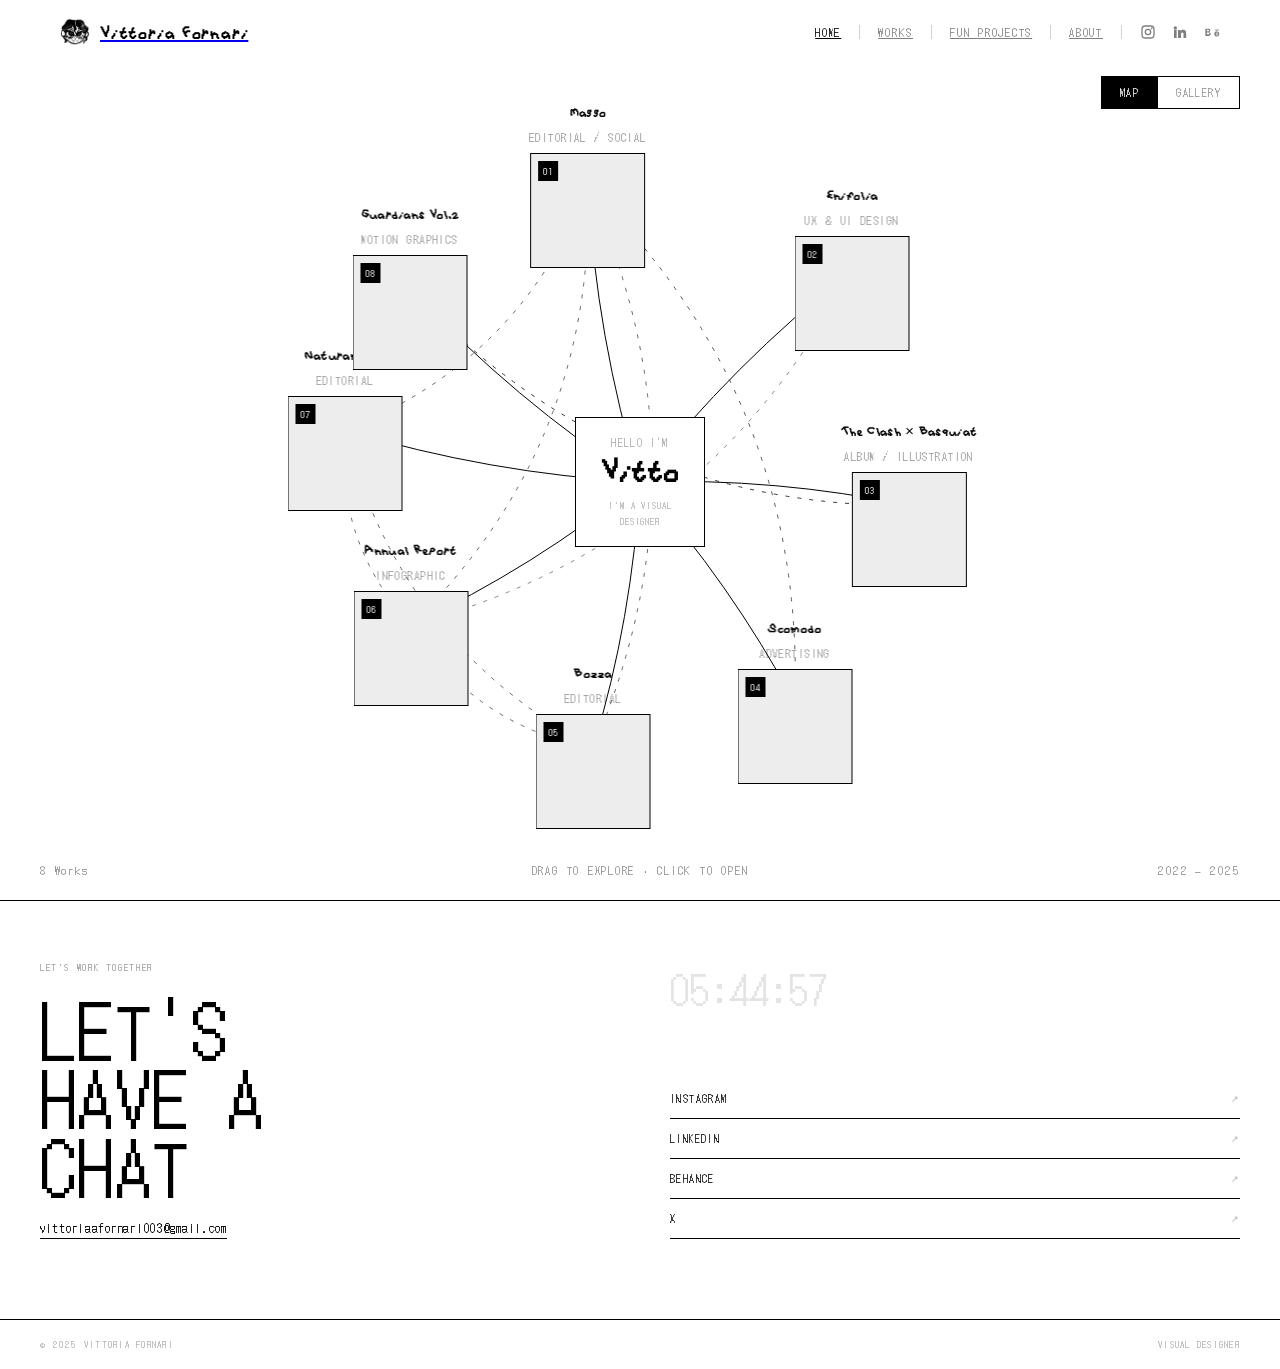
==== commit 4343773b: "Navbar: add divider lines between items, keep icons grouped, homescreen gutter Co-Authored-By: Claud" ====
--- a/index.html
+++ b/index.html
@@ -306,10 +306,11 @@
 .snav-brand{display:flex;align-items:center;gap:10px;flex-shrink:0;}
 .snav-brand img{width:30px;height:30px;border-radius:50%;object-fit:cover;}
 .snav-brand span{font-family:'CHAOS16',sans-serif;font-size:20px;letter-spacing:.04em;color:#000;}
-.snav-menu{display:flex;align-items:center;gap:28px;}
+.snav-menu{display:flex;align-items:center;gap:18px;}
 .snav-menu>a{font-family:'DotGothic16',sans-serif;font-size:11px;letter-spacing:.16em;text-transform:uppercase;color:rgba(0,0,0,.5);transition:color .15s;}
 .snav-menu>a:hover,.snav-menu>a.active{color:#000;}
-.snav-soc{display:inline-flex;align-items:center;gap:16px;margin-left:24px;}
+.snav-div{width:1px;height:14px;background:rgba(0,0,0,.18);flex:0 0 auto;}
+.snav-soc{display:inline-flex;align-items:center;gap:16px;margin-left:0;}
 .snav-ico{display:inline-flex;align-items:center;color:rgba(0,0,0,.5);transition:color .15s;}
 .snav-ico:hover{color:#000;}
 .snav-ico svg{width:16px;height:16px;display:block;}
@@ -329,7 +330,7 @@
 <div id="vr" style="position:relative;width:100%;height:100vh;overflow:hidden;background:#fff;font-family:'DotGothic16',sans-serif;color:#000;">
 
   <!-- header -->
-  <header class="snav hero"><a class="snav-brand" href="index.html"><img src="assets/proj/logo.png" alt="Vitto"><span>Vittoria Fornari</span></a><nav class="snav-menu"><a href="index.html" class="active">Home</a><a href="index.html">Works</a><a href="funprojects.html">Fun Projects</a><a href="aboutme.html">About</a><span class="snav-soc"><a class="snav-ico" target="_blank" rel="noreferrer" aria-label="Instagram" href="https://www.instagram.com/vitto_gd"><svg viewBox="0 0 24 24" fill="none" stroke="currentColor" stroke-width="2"><rect x="3" y="3" width="18" height="18" rx="5"/><circle cx="12" cy="12" r="4"/><circle cx="17.5" cy="6.5" r="1.3" fill="currentColor" stroke="none"/></svg></a><a class="snav-ico" target="_blank" rel="noreferrer" aria-label="LinkedIn" href="https://www.linkedin.com/in/vittoria-fornari-6405b0313"><svg viewBox="0 0 24 24" fill="currentColor"><path d="M4.98 3.5a2.5 2.5 0 100 5 2.5 2.5 0 000-5zM3 9h4v12H3zM9 9h3.8v1.7h.1c.5-.9 1.8-1.9 3.7-1.9 4 0 4.7 2.6 4.7 6V21h-4v-5.3c0-1.3 0-2.9-1.8-2.9s-2 1.4-2 2.8V21H9z"/></svg></a><a class="snav-ico" target="_blank" rel="noreferrer" aria-label="Behance" href="https://www.behance.net/vittoriafornari2"><svg viewBox="0 0 24 24" fill="currentColor"><path d="M8.2 11.3c.8-.4 1.2-1 1.2-1.9 0-1.8-1.3-2.4-3-2.4H2v10.9h4.6c1.8 0 3.5-.9 3.5-2.9 0-1.2-.6-2.1-1.9-2.4zM4.3 8.7h1.9c.7 0 1.3.2 1.3 1s-.5 1.1-1.3 1.1H4.3zm2.1 6.8H4.3v-2.6h2.2c.9 0 1.5.4 1.5 1.3 0 .9-.7 1.3-1.6 1.3zM22 9.6h-5V8.4h5zM19.4 11c-2.3 0-3.9 1.6-3.9 3.9s1.5 3.9 3.9 3.9c1.8 0 3-.8 3.5-2.5h-1.9c-.2.6-.8.9-1.5.9-1 0-1.6-.6-1.7-1.6H23c.2-2.4-1-4.5-3.6-4.5zm-1.6 3.1c.1-.9.6-1.5 1.6-1.5.9 0 1.4.6 1.5 1.5z"/></svg></a></span></nav><button class="snav-burger" aria-label="Menu"><span></span><span></span><span></span></button><nav class="snav-drawer"><a href="index.html" class="active">Home</a><a href="index.html">Works</a><a href="funprojects.html">Fun Projects</a><a href="aboutme.html">About</a><span class="snav-soc"><a class="snav-ico" target="_blank" rel="noreferrer" aria-label="Instagram" href="https://www.instagram.com/vitto_gd"><svg viewBox="0 0 24 24" fill="none" stroke="currentColor" stroke-width="2"><rect x="3" y="3" width="18" height="18" rx="5"/><circle cx="12" cy="12" r="4"/><circle cx="17.5" cy="6.5" r="1.3" fill="currentColor" stroke="none"/></svg></a><a class="snav-ico" target="_blank" rel="noreferrer" aria-label="LinkedIn" href="https://www.linkedin.com/in/vittoria-fornari-6405b0313"><svg viewBox="0 0 24 24" fill="currentColor"><path d="M4.98 3.5a2.5 2.5 0 100 5 2.5 2.5 0 000-5zM3 9h4v12H3zM9 9h3.8v1.7h.1c.5-.9 1.8-1.9 3.7-1.9 4 0 4.7 2.6 4.7 6V21h-4v-5.3c0-1.3 0-2.9-1.8-2.9s-2 1.4-2 2.8V21H9z"/></svg></a><a class="snav-ico" target="_blank" rel="noreferrer" aria-label="Behance" href="https://www.behance.net/vittoriafornari2"><svg viewBox="0 0 24 24" fill="currentColor"><path d="M8.2 11.3c.8-.4 1.2-1 1.2-1.9 0-1.8-1.3-2.4-3-2.4H2v10.9h4.6c1.8 0 3.5-.9 3.5-2.9 0-1.2-.6-2.1-1.9-2.4zM4.3 8.7h1.9c.7 0 1.3.2 1.3 1s-.5 1.1-1.3 1.1H4.3zm2.1 6.8H4.3v-2.6h2.2c.9 0 1.5.4 1.5 1.3 0 .9-.7 1.3-1.6 1.3zM22 9.6h-5V8.4h5zM19.4 11c-2.3 0-3.9 1.6-3.9 3.9s1.5 3.9 3.9 3.9c1.8 0 3-.8 3.5-2.5h-1.9c-.2.6-.8.9-1.5.9-1 0-1.6-.6-1.7-1.6H23c.2-2.4-1-4.5-3.6-4.5zm-1.6 3.1c.1-.9.6-1.5 1.6-1.5.9 0 1.4.6 1.5 1.5z"/></svg></a></span></nav></header>
+  <header class="snav hero"><a class="snav-brand" href="index.html"><img src="assets/proj/logo.png" alt="Vitto"><span>Vittoria Fornari</span></a><nav class="snav-menu"><a href="index.html" class="active">Home</a><span class="snav-div"></span><a href="index.html">Works</a><span class="snav-div"></span><a href="funprojects.html">Fun Projects</a><span class="snav-div"></span><a href="aboutme.html">About</a><span class="snav-div"></span><span class="snav-soc"><a class="snav-ico" target="_blank" rel="noreferrer" aria-label="Instagram" href="https://www.instagram.com/vitto_gd"><svg viewBox="0 0 24 24" fill="none" stroke="currentColor" stroke-width="2"><rect x="3" y="3" width="18" height="18" rx="5"/><circle cx="12" cy="12" r="4"/><circle cx="17.5" cy="6.5" r="1.3" fill="currentColor" stroke="none"/></svg></a><a class="snav-ico" target="_blank" rel="noreferrer" aria-label="LinkedIn" href="https://www.linkedin.com/in/vittoria-fornari-6405b0313"><svg viewBox="0 0 24 24" fill="currentColor"><path d="M4.98 3.5a2.5 2.5 0 100 5 2.5 2.5 0 000-5zM3 9h4v12H3zM9 9h3.8v1.7h.1c.5-.9 1.8-1.9 3.7-1.9 4 0 4.7 2.6 4.7 6V21h-4v-5.3c0-1.3 0-2.9-1.8-2.9s-2 1.4-2 2.8V21H9z"/></svg></a><a class="snav-ico" target="_blank" rel="noreferrer" aria-label="Behance" href="https://www.behance.net/vittoriafornari2"><svg viewBox="0 0 24 24" fill="currentColor"><path d="M8.2 11.3c.8-.4 1.2-1 1.2-1.9 0-1.8-1.3-2.4-3-2.4H2v10.9h4.6c1.8 0 3.5-.9 3.5-2.9 0-1.2-.6-2.1-1.9-2.4zM4.3 8.7h1.9c.7 0 1.3.2 1.3 1s-.5 1.1-1.3 1.1H4.3zm2.1 6.8H4.3v-2.6h2.2c.9 0 1.5.4 1.5 1.3 0 .9-.7 1.3-1.6 1.3zM22 9.6h-5V8.4h5zM19.4 11c-2.3 0-3.9 1.6-3.9 3.9s1.5 3.9 3.9 3.9c1.8 0 3-.8 3.5-2.5h-1.9c-.2.6-.8.9-1.5.9-1 0-1.6-.6-1.7-1.6H23c.2-2.4-1-4.5-3.6-4.5zm-1.6 3.1c.1-.9.6-1.5 1.6-1.5.9 0 1.4.6 1.5 1.5z"/></svg></a></span></nav><button class="snav-burger" aria-label="Menu"><span></span><span></span><span></span></button><nav class="snav-drawer"><a href="index.html" class="active">Home</a><a href="index.html">Works</a><a href="funprojects.html">Fun Projects</a><a href="aboutme.html">About</a><span class="snav-soc"><a class="snav-ico" target="_blank" rel="noreferrer" aria-label="Instagram" href="https://www.instagram.com/vitto_gd"><svg viewBox="0 0 24 24" fill="none" stroke="currentColor" stroke-width="2"><rect x="3" y="3" width="18" height="18" rx="5"/><circle cx="12" cy="12" r="4"/><circle cx="17.5" cy="6.5" r="1.3" fill="currentColor" stroke="none"/></svg></a><a class="snav-ico" target="_blank" rel="noreferrer" aria-label="LinkedIn" href="https://www.linkedin.com/in/vittoria-fornari-6405b0313"><svg viewBox="0 0 24 24" fill="currentColor"><path d="M4.98 3.5a2.5 2.5 0 100 5 2.5 2.5 0 000-5zM3 9h4v12H3zM9 9h3.8v1.7h.1c.5-.9 1.8-1.9 3.7-1.9 4 0 4.7 2.6 4.7 6V21h-4v-5.3c0-1.3 0-2.9-1.8-2.9s-2 1.4-2 2.8V21H9z"/></svg></a><a class="snav-ico" target="_blank" rel="noreferrer" aria-label="Behance" href="https://www.behance.net/vittoriafornari2"><svg viewBox="0 0 24 24" fill="currentColor"><path d="M8.2 11.3c.8-.4 1.2-1 1.2-1.9 0-1.8-1.3-2.4-3-2.4H2v10.9h4.6c1.8 0 3.5-.9 3.5-2.9 0-1.2-.6-2.1-1.9-2.4zM4.3 8.7h1.9c.7 0 1.3.2 1.3 1s-.5 1.1-1.3 1.1H4.3zm2.1 6.8H4.3v-2.6h2.2c.9 0 1.5.4 1.5 1.3 0 .9-.7 1.3-1.6 1.3zM22 9.6h-5V8.4h5zM19.4 11c-2.3 0-3.9 1.6-3.9 3.9s1.5 3.9 3.9 3.9c1.8 0 3-.8 3.5-2.5h-1.9c-.2.6-.8.9-1.5.9-1 0-1.6-.6-1.7-1.6H23c.2-2.4-1-4.5-3.6-4.5zm-1.6 3.1c.1-.9.6-1.5 1.6-1.5.9 0 1.4.6 1.5 1.5z"/></svg></a></span></nav></header>
 
   <!-- map -->
   <div id="vr-map">
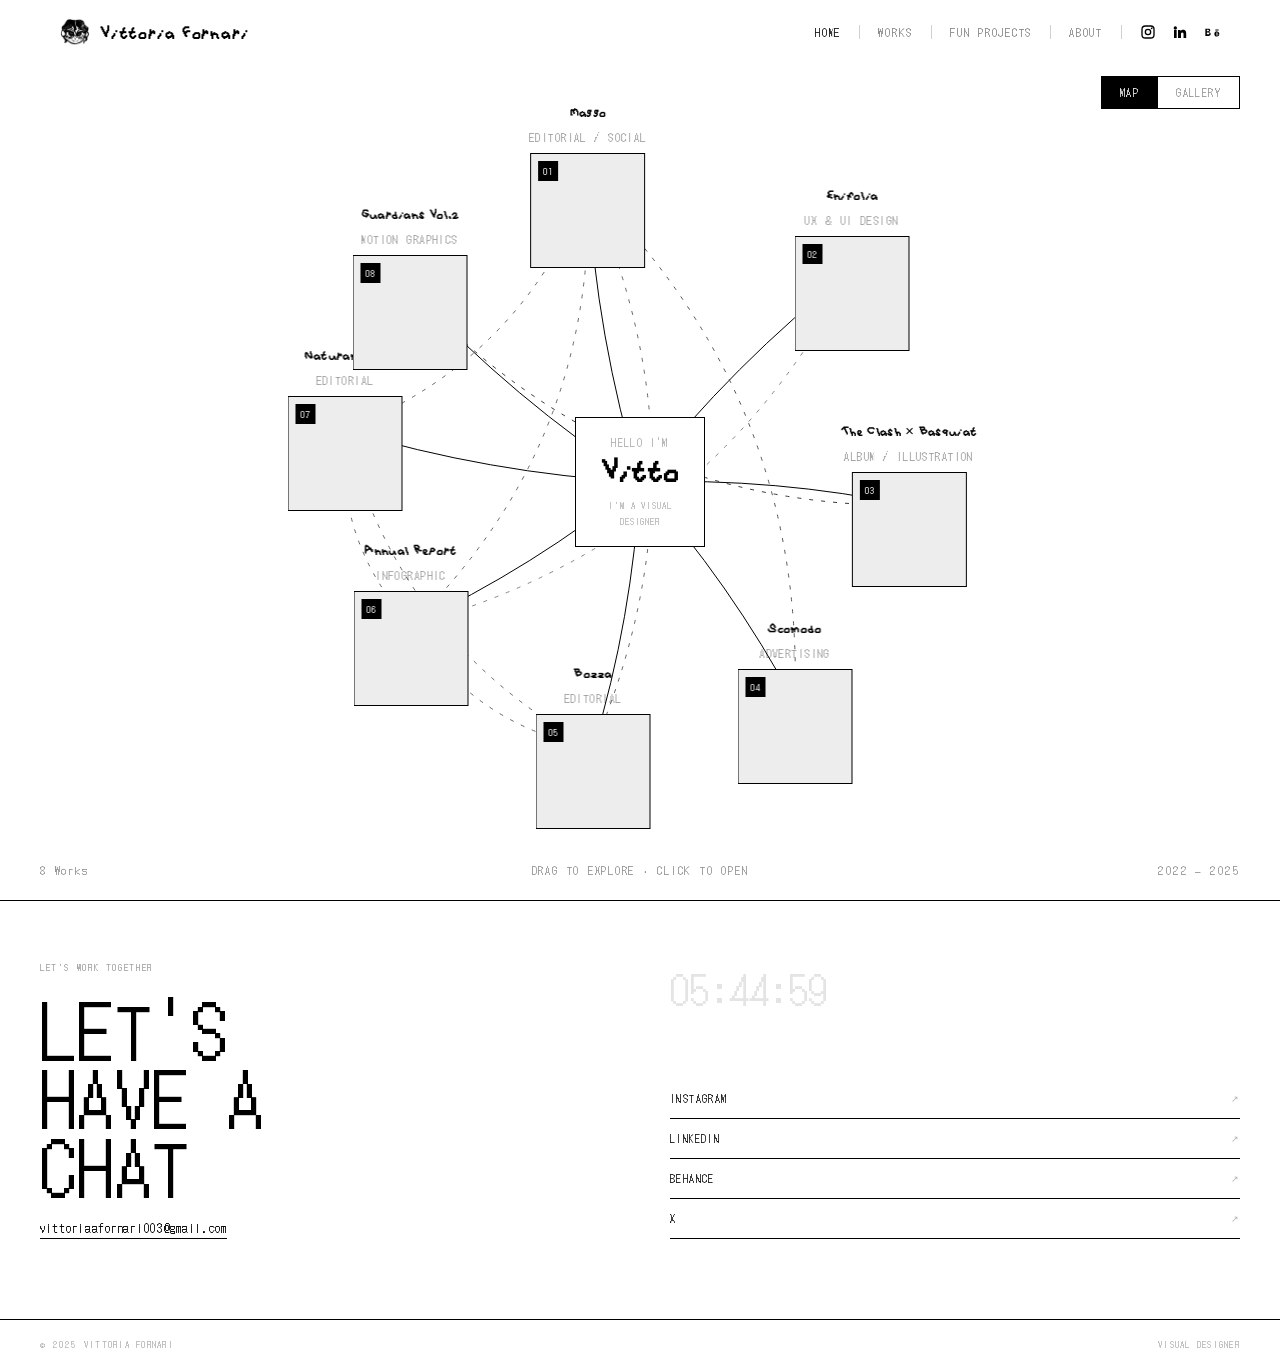
==== commit 42604b10: "Navbar: remove link underlines + bottom border (match homepage everywhere) Co-Authored-By: Claude Op" ====
--- a/index.html
+++ b/index.html
@@ -301,8 +301,9 @@
 .nav-ico svg{width:16px;height:16px;display:block;}
 
 /* ===== UNIFIED NAVBAR ===== */
-.snav{position:sticky;top:0;z-index:80;display:flex;align-items:center;justify-content:space-between;height:64px;padding:0 60px;background:#fff;border-bottom:1px solid rgba(0,0,0,.08);}
-.snav.hero{position:absolute;left:0;right:0;border-bottom:none;}
+.snav{position:sticky;top:0;z-index:80;display:flex;align-items:center;justify-content:space-between;height:64px;padding:0 60px;background:#fff;}
+.snav.hero{position:absolute;left:0;right:0;}
+.snav a{text-decoration:none;color:inherit;}
 .snav-brand{display:flex;align-items:center;gap:10px;flex-shrink:0;}
 .snav-brand img{width:30px;height:30px;border-radius:50%;object-fit:cover;}
 .snav-brand span{font-family:'CHAOS16',sans-serif;font-size:20px;letter-spacing:.04em;color:#000;}
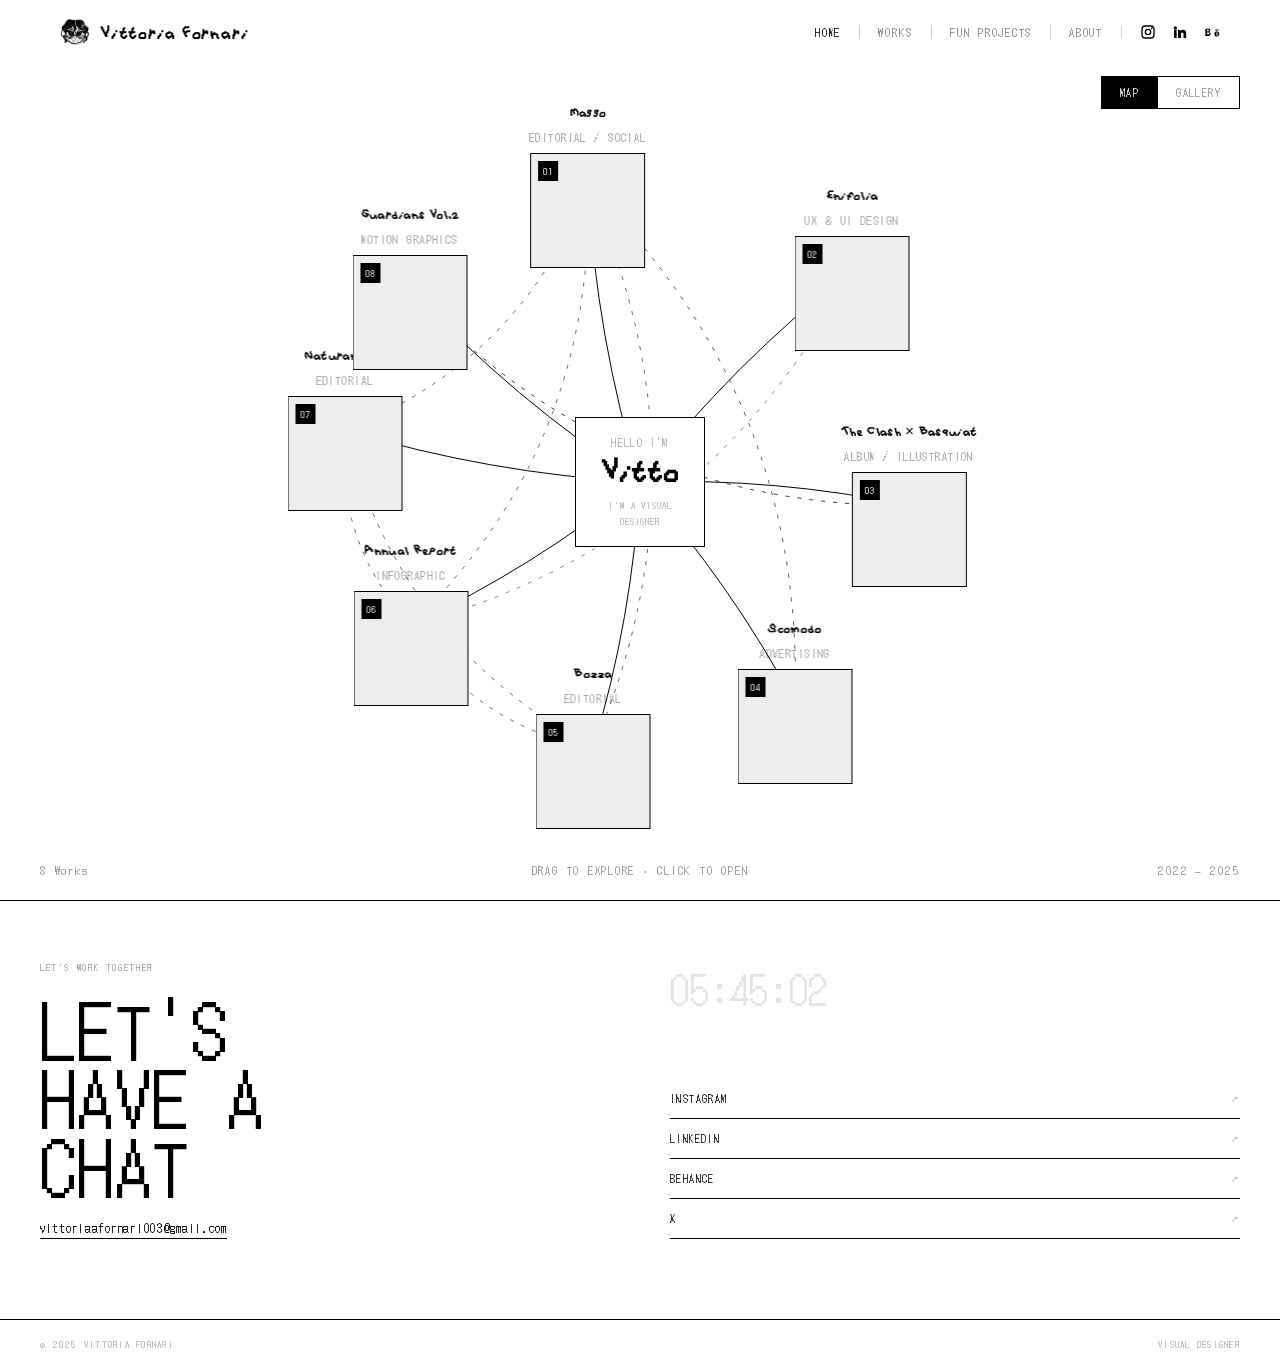
==== commit 8a5e6475: "Force-remove navbar link underlines (!important + global anchor reset) Co-Authored-By: Claude Opus 4" ====
--- a/index.html
+++ b/index.html
@@ -25,6 +25,7 @@
 
 
 * { margin:0; padding:0; box-sizing:border-box; }
+a{text-decoration:none}
 
 /* single root fills the iframe fully */
 #vr {
@@ -303,7 +304,7 @@
 /* ===== UNIFIED NAVBAR ===== */
 .snav{position:sticky;top:0;z-index:80;display:flex;align-items:center;justify-content:space-between;height:64px;padding:0 60px;background:#fff;}
 .snav.hero{position:absolute;left:0;right:0;}
-.snav a{text-decoration:none;color:inherit;}
+.snav a,.snav a:hover,.snav a:visited,.snav a:focus,.snav a:active{text-decoration:none !important;color:inherit;}
 .snav-brand{display:flex;align-items:center;gap:10px;flex-shrink:0;}
 .snav-brand img{width:30px;height:30px;border-radius:50%;object-fit:cover;}
 .snav-brand span{font-family:'CHAOS16',sans-serif;font-size:20px;letter-spacing:.04em;color:#000;}
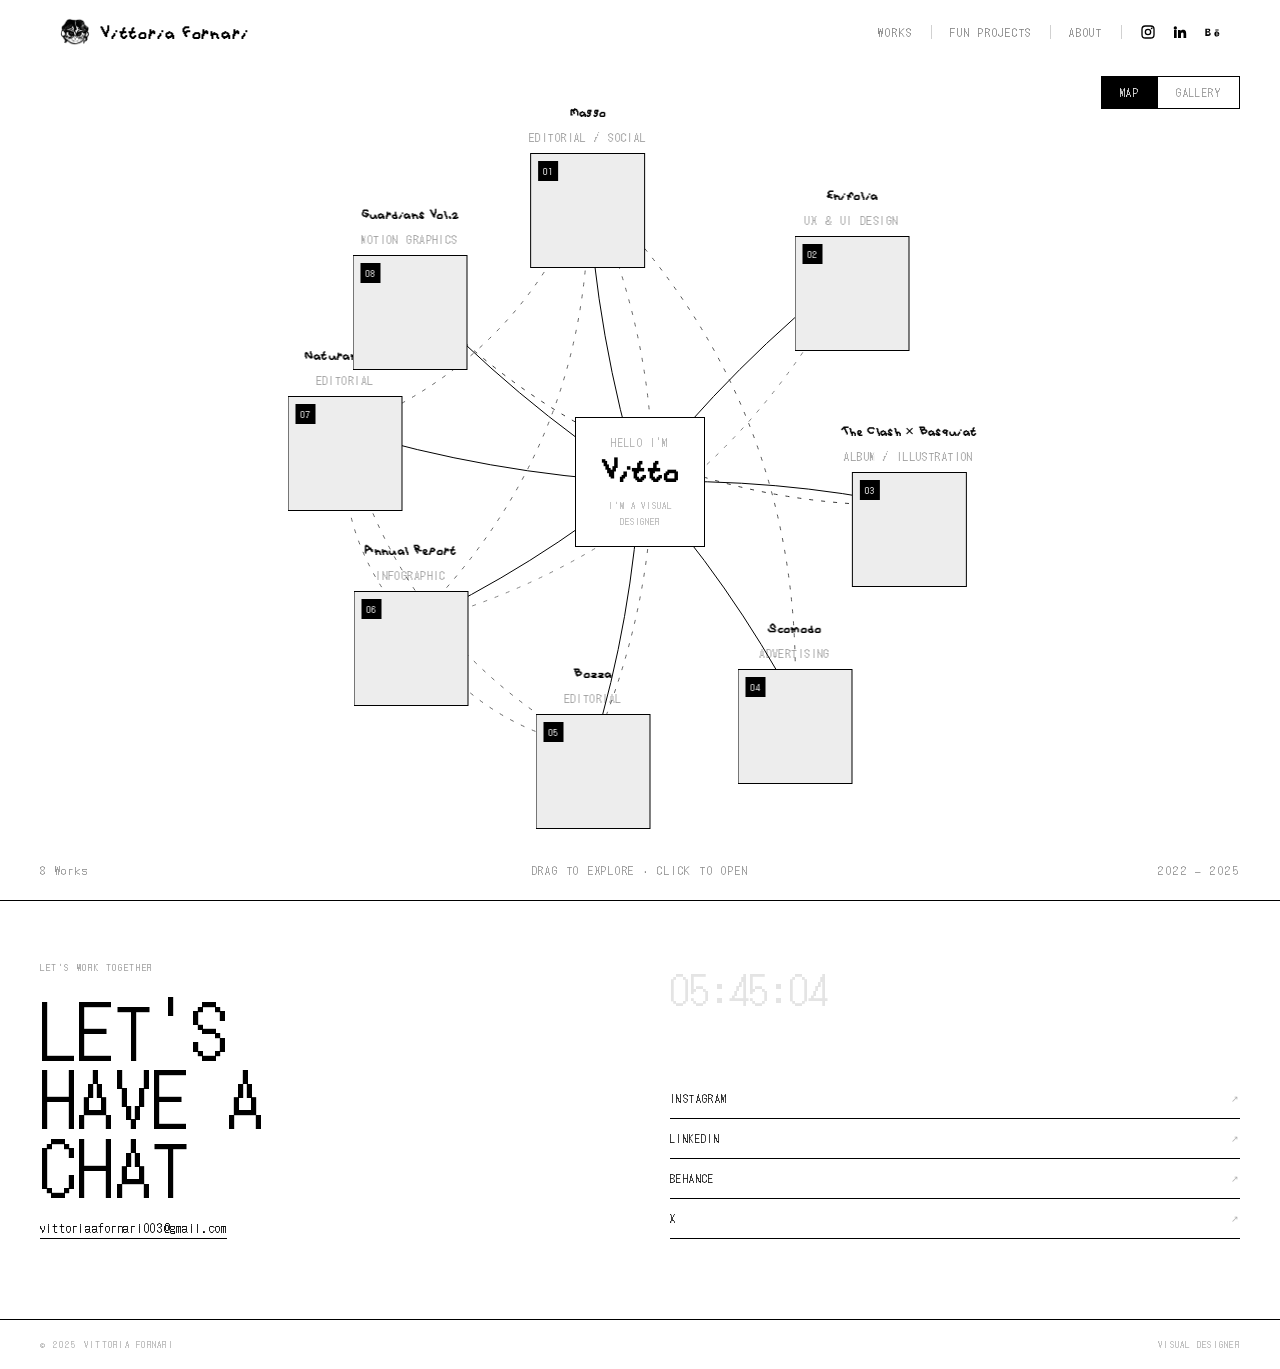
==== commit d0515051: "Remove Home link from all navbars (logo links home) Co-Authored-By: Claude Opus 4.8 <noreply@anthrop" ====
--- a/index.html
+++ b/index.html
@@ -332,7 +332,7 @@
 <div id="vr" style="position:relative;width:100%;height:100vh;overflow:hidden;background:#fff;font-family:'DotGothic16',sans-serif;color:#000;">
 
   <!-- header -->
-  <header class="snav hero"><a class="snav-brand" href="index.html"><img src="assets/proj/logo.png" alt="Vitto"><span>Vittoria Fornari</span></a><nav class="snav-menu"><a href="index.html" class="active">Home</a><span class="snav-div"></span><a href="index.html">Works</a><span class="snav-div"></span><a href="funprojects.html">Fun Projects</a><span class="snav-div"></span><a href="aboutme.html">About</a><span class="snav-div"></span><span class="snav-soc"><a class="snav-ico" target="_blank" rel="noreferrer" aria-label="Instagram" href="https://www.instagram.com/vitto_gd"><svg viewBox="0 0 24 24" fill="none" stroke="currentColor" stroke-width="2"><rect x="3" y="3" width="18" height="18" rx="5"/><circle cx="12" cy="12" r="4"/><circle cx="17.5" cy="6.5" r="1.3" fill="currentColor" stroke="none"/></svg></a><a class="snav-ico" target="_blank" rel="noreferrer" aria-label="LinkedIn" href="https://www.linkedin.com/in/vittoria-fornari-6405b0313"><svg viewBox="0 0 24 24" fill="currentColor"><path d="M4.98 3.5a2.5 2.5 0 100 5 2.5 2.5 0 000-5zM3 9h4v12H3zM9 9h3.8v1.7h.1c.5-.9 1.8-1.9 3.7-1.9 4 0 4.7 2.6 4.7 6V21h-4v-5.3c0-1.3 0-2.9-1.8-2.9s-2 1.4-2 2.8V21H9z"/></svg></a><a class="snav-ico" target="_blank" rel="noreferrer" aria-label="Behance" href="https://www.behance.net/vittoriafornari2"><svg viewBox="0 0 24 24" fill="currentColor"><path d="M8.2 11.3c.8-.4 1.2-1 1.2-1.9 0-1.8-1.3-2.4-3-2.4H2v10.9h4.6c1.8 0 3.5-.9 3.5-2.9 0-1.2-.6-2.1-1.9-2.4zM4.3 8.7h1.9c.7 0 1.3.2 1.3 1s-.5 1.1-1.3 1.1H4.3zm2.1 6.8H4.3v-2.6h2.2c.9 0 1.5.4 1.5 1.3 0 .9-.7 1.3-1.6 1.3zM22 9.6h-5V8.4h5zM19.4 11c-2.3 0-3.9 1.6-3.9 3.9s1.5 3.9 3.9 3.9c1.8 0 3-.8 3.5-2.5h-1.9c-.2.6-.8.9-1.5.9-1 0-1.6-.6-1.7-1.6H23c.2-2.4-1-4.5-3.6-4.5zm-1.6 3.1c.1-.9.6-1.5 1.6-1.5.9 0 1.4.6 1.5 1.5z"/></svg></a></span></nav><button class="snav-burger" aria-label="Menu"><span></span><span></span><span></span></button><nav class="snav-drawer"><a href="index.html" class="active">Home</a><a href="index.html">Works</a><a href="funprojects.html">Fun Projects</a><a href="aboutme.html">About</a><span class="snav-soc"><a class="snav-ico" target="_blank" rel="noreferrer" aria-label="Instagram" href="https://www.instagram.com/vitto_gd"><svg viewBox="0 0 24 24" fill="none" stroke="currentColor" stroke-width="2"><rect x="3" y="3" width="18" height="18" rx="5"/><circle cx="12" cy="12" r="4"/><circle cx="17.5" cy="6.5" r="1.3" fill="currentColor" stroke="none"/></svg></a><a class="snav-ico" target="_blank" rel="noreferrer" aria-label="LinkedIn" href="https://www.linkedin.com/in/vittoria-fornari-6405b0313"><svg viewBox="0 0 24 24" fill="currentColor"><path d="M4.98 3.5a2.5 2.5 0 100 5 2.5 2.5 0 000-5zM3 9h4v12H3zM9 9h3.8v1.7h.1c.5-.9 1.8-1.9 3.7-1.9 4 0 4.7 2.6 4.7 6V21h-4v-5.3c0-1.3 0-2.9-1.8-2.9s-2 1.4-2 2.8V21H9z"/></svg></a><a class="snav-ico" target="_blank" rel="noreferrer" aria-label="Behance" href="https://www.behance.net/vittoriafornari2"><svg viewBox="0 0 24 24" fill="currentColor"><path d="M8.2 11.3c.8-.4 1.2-1 1.2-1.9 0-1.8-1.3-2.4-3-2.4H2v10.9h4.6c1.8 0 3.5-.9 3.5-2.9 0-1.2-.6-2.1-1.9-2.4zM4.3 8.7h1.9c.7 0 1.3.2 1.3 1s-.5 1.1-1.3 1.1H4.3zm2.1 6.8H4.3v-2.6h2.2c.9 0 1.5.4 1.5 1.3 0 .9-.7 1.3-1.6 1.3zM22 9.6h-5V8.4h5zM19.4 11c-2.3 0-3.9 1.6-3.9 3.9s1.5 3.9 3.9 3.9c1.8 0 3-.8 3.5-2.5h-1.9c-.2.6-.8.9-1.5.9-1 0-1.6-.6-1.7-1.6H23c.2-2.4-1-4.5-3.6-4.5zm-1.6 3.1c.1-.9.6-1.5 1.6-1.5.9 0 1.4.6 1.5 1.5z"/></svg></a></span></nav></header>
+  <header class="snav hero"><a class="snav-brand" href="index.html"><img src="assets/proj/logo.png" alt="Vitto"><span>Vittoria Fornari</span></a><nav class="snav-menu"><a href="index.html">Works</a><span class="snav-div"></span><a href="funprojects.html">Fun Projects</a><span class="snav-div"></span><a href="aboutme.html">About</a><span class="snav-div"></span><span class="snav-soc"><a class="snav-ico" target="_blank" rel="noreferrer" aria-label="Instagram" href="https://www.instagram.com/vitto_gd"><svg viewBox="0 0 24 24" fill="none" stroke="currentColor" stroke-width="2"><rect x="3" y="3" width="18" height="18" rx="5"/><circle cx="12" cy="12" r="4"/><circle cx="17.5" cy="6.5" r="1.3" fill="currentColor" stroke="none"/></svg></a><a class="snav-ico" target="_blank" rel="noreferrer" aria-label="LinkedIn" href="https://www.linkedin.com/in/vittoria-fornari-6405b0313"><svg viewBox="0 0 24 24" fill="currentColor"><path d="M4.98 3.5a2.5 2.5 0 100 5 2.5 2.5 0 000-5zM3 9h4v12H3zM9 9h3.8v1.7h.1c.5-.9 1.8-1.9 3.7-1.9 4 0 4.7 2.6 4.7 6V21h-4v-5.3c0-1.3 0-2.9-1.8-2.9s-2 1.4-2 2.8V21H9z"/></svg></a><a class="snav-ico" target="_blank" rel="noreferrer" aria-label="Behance" href="https://www.behance.net/vittoriafornari2"><svg viewBox="0 0 24 24" fill="currentColor"><path d="M8.2 11.3c.8-.4 1.2-1 1.2-1.9 0-1.8-1.3-2.4-3-2.4H2v10.9h4.6c1.8 0 3.5-.9 3.5-2.9 0-1.2-.6-2.1-1.9-2.4zM4.3 8.7h1.9c.7 0 1.3.2 1.3 1s-.5 1.1-1.3 1.1H4.3zm2.1 6.8H4.3v-2.6h2.2c.9 0 1.5.4 1.5 1.3 0 .9-.7 1.3-1.6 1.3zM22 9.6h-5V8.4h5zM19.4 11c-2.3 0-3.9 1.6-3.9 3.9s1.5 3.9 3.9 3.9c1.8 0 3-.8 3.5-2.5h-1.9c-.2.6-.8.9-1.5.9-1 0-1.6-.6-1.7-1.6H23c.2-2.4-1-4.5-3.6-4.5zm-1.6 3.1c.1-.9.6-1.5 1.6-1.5.9 0 1.4.6 1.5 1.5z"/></svg></a></span></nav><button class="snav-burger" aria-label="Menu"><span></span><span></span><span></span></button><nav class="snav-drawer"><a href="index.html">Works</a><a href="funprojects.html">Fun Projects</a><a href="aboutme.html">About</a><span class="snav-soc"><a class="snav-ico" target="_blank" rel="noreferrer" aria-label="Instagram" href="https://www.instagram.com/vitto_gd"><svg viewBox="0 0 24 24" fill="none" stroke="currentColor" stroke-width="2"><rect x="3" y="3" width="18" height="18" rx="5"/><circle cx="12" cy="12" r="4"/><circle cx="17.5" cy="6.5" r="1.3" fill="currentColor" stroke="none"/></svg></a><a class="snav-ico" target="_blank" rel="noreferrer" aria-label="LinkedIn" href="https://www.linkedin.com/in/vittoria-fornari-6405b0313"><svg viewBox="0 0 24 24" fill="currentColor"><path d="M4.98 3.5a2.5 2.5 0 100 5 2.5 2.5 0 000-5zM3 9h4v12H3zM9 9h3.8v1.7h.1c.5-.9 1.8-1.9 3.7-1.9 4 0 4.7 2.6 4.7 6V21h-4v-5.3c0-1.3 0-2.9-1.8-2.9s-2 1.4-2 2.8V21H9z"/></svg></a><a class="snav-ico" target="_blank" rel="noreferrer" aria-label="Behance" href="https://www.behance.net/vittoriafornari2"><svg viewBox="0 0 24 24" fill="currentColor"><path d="M8.2 11.3c.8-.4 1.2-1 1.2-1.9 0-1.8-1.3-2.4-3-2.4H2v10.9h4.6c1.8 0 3.5-.9 3.5-2.9 0-1.2-.6-2.1-1.9-2.4zM4.3 8.7h1.9c.7 0 1.3.2 1.3 1s-.5 1.1-1.3 1.1H4.3zm2.1 6.8H4.3v-2.6h2.2c.9 0 1.5.4 1.5 1.3 0 .9-.7 1.3-1.6 1.3zM22 9.6h-5V8.4h5zM19.4 11c-2.3 0-3.9 1.6-3.9 3.9s1.5 3.9 3.9 3.9c1.8 0 3-.8 3.5-2.5h-1.9c-.2.6-.8.9-1.5.9-1 0-1.6-.6-1.7-1.6H23c.2-2.4-1-4.5-3.6-4.5zm-1.6 3.1c.1-.9.6-1.5 1.6-1.5.9 0 1.4.6 1.5 1.5z"/></svg></a></span></nav></header>
 
   <!-- map -->
   <div id="vr-map">
